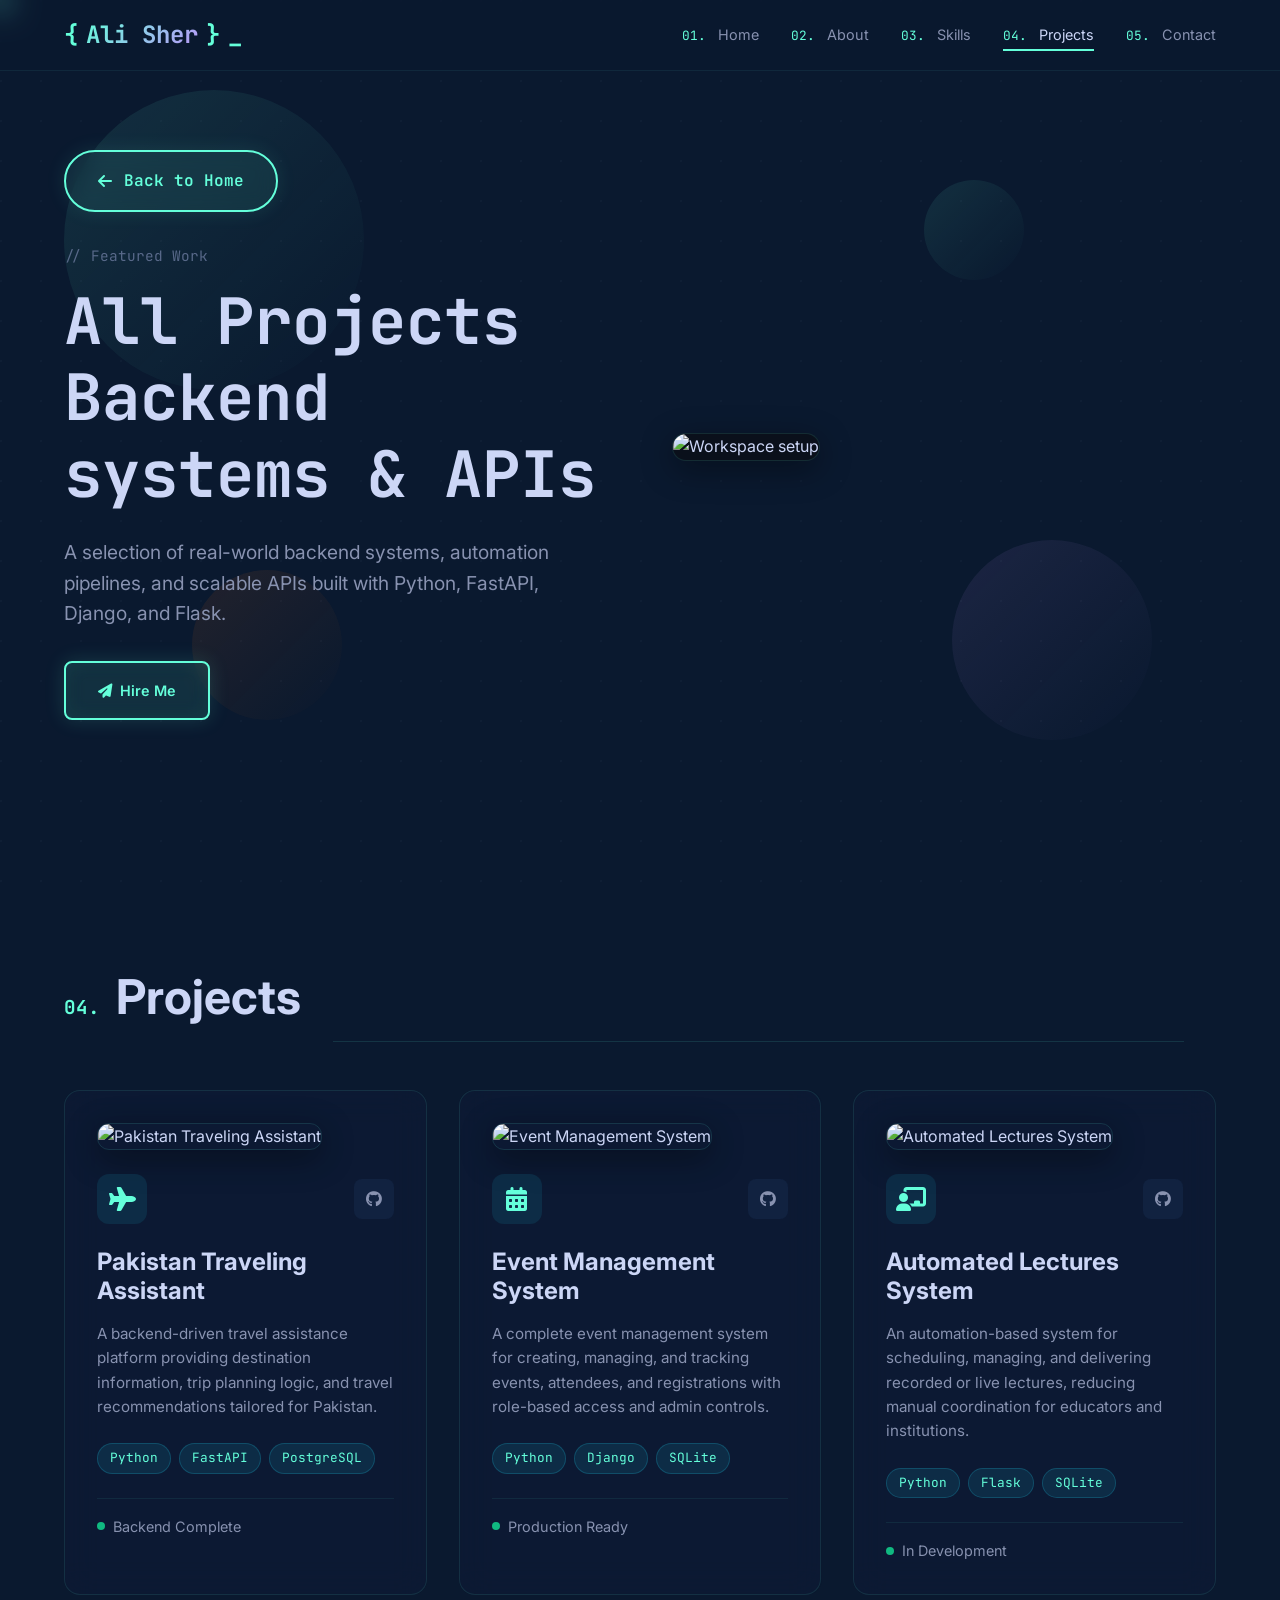
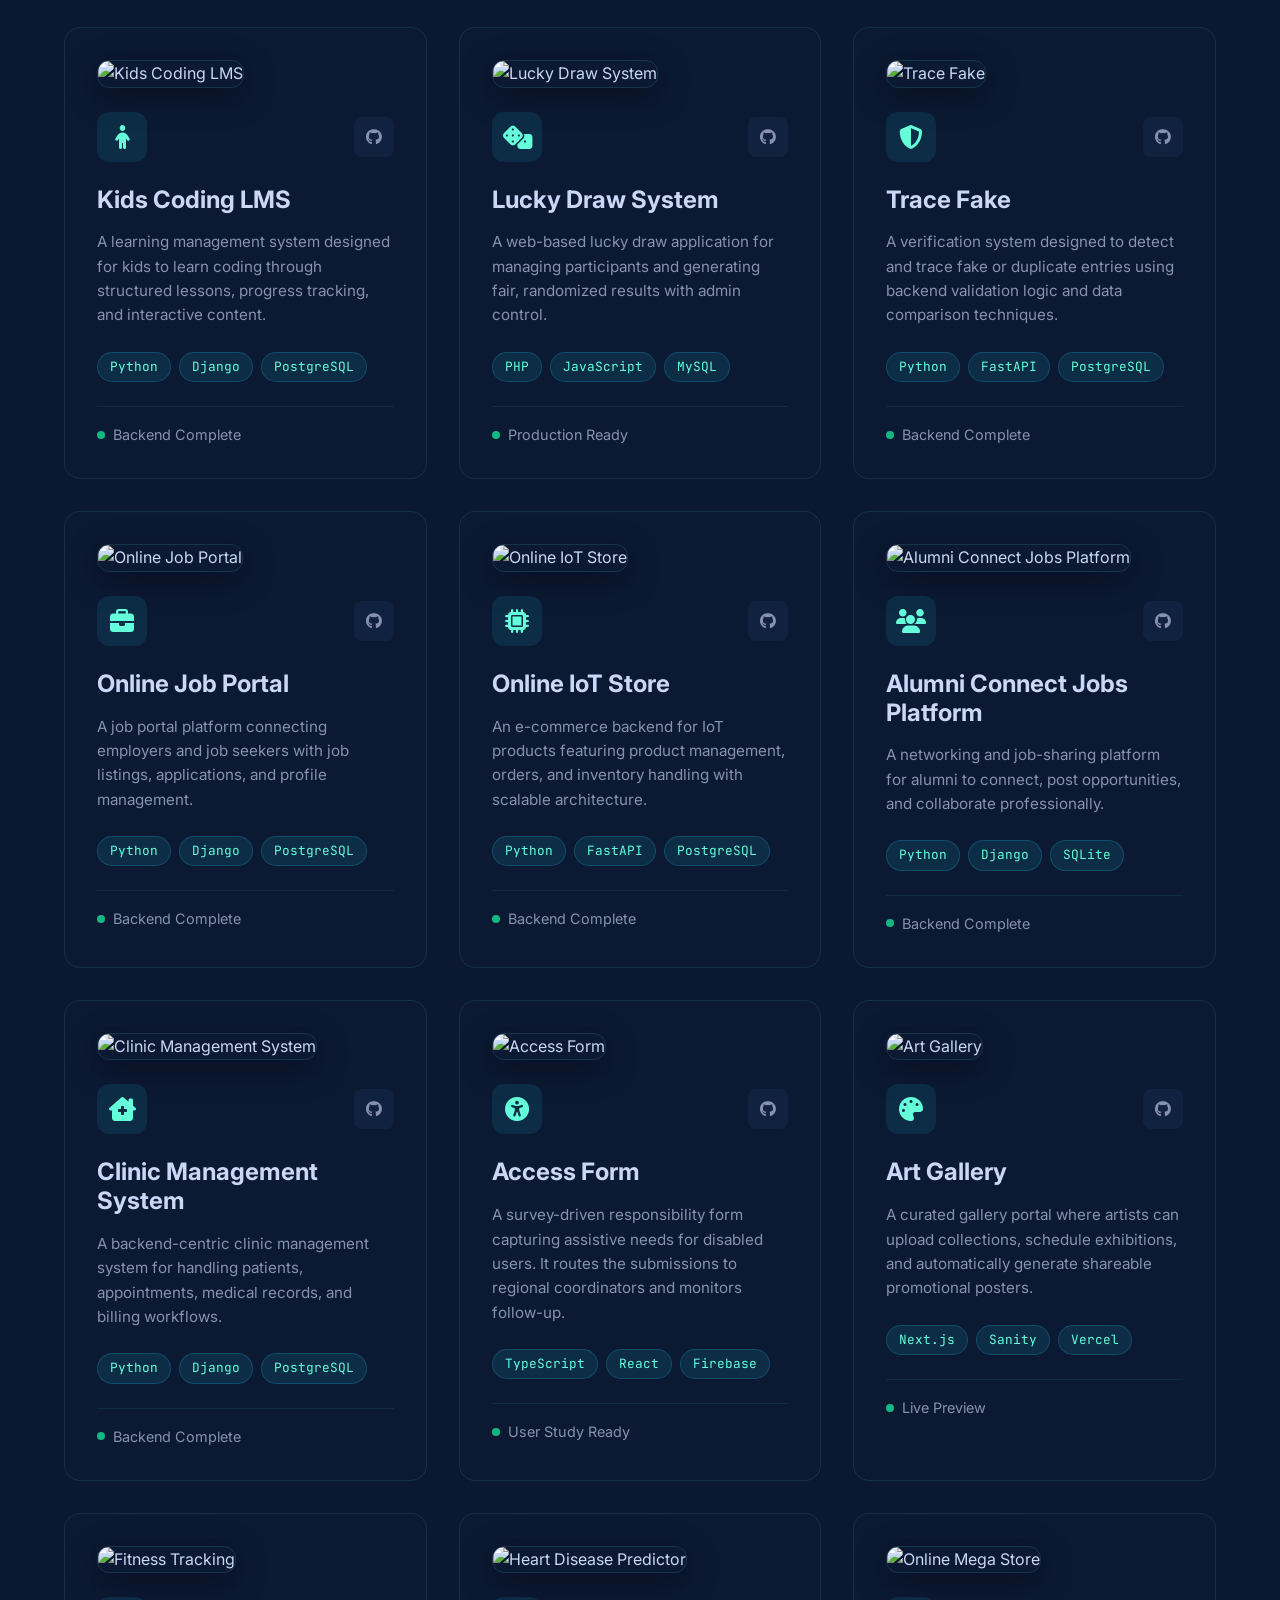
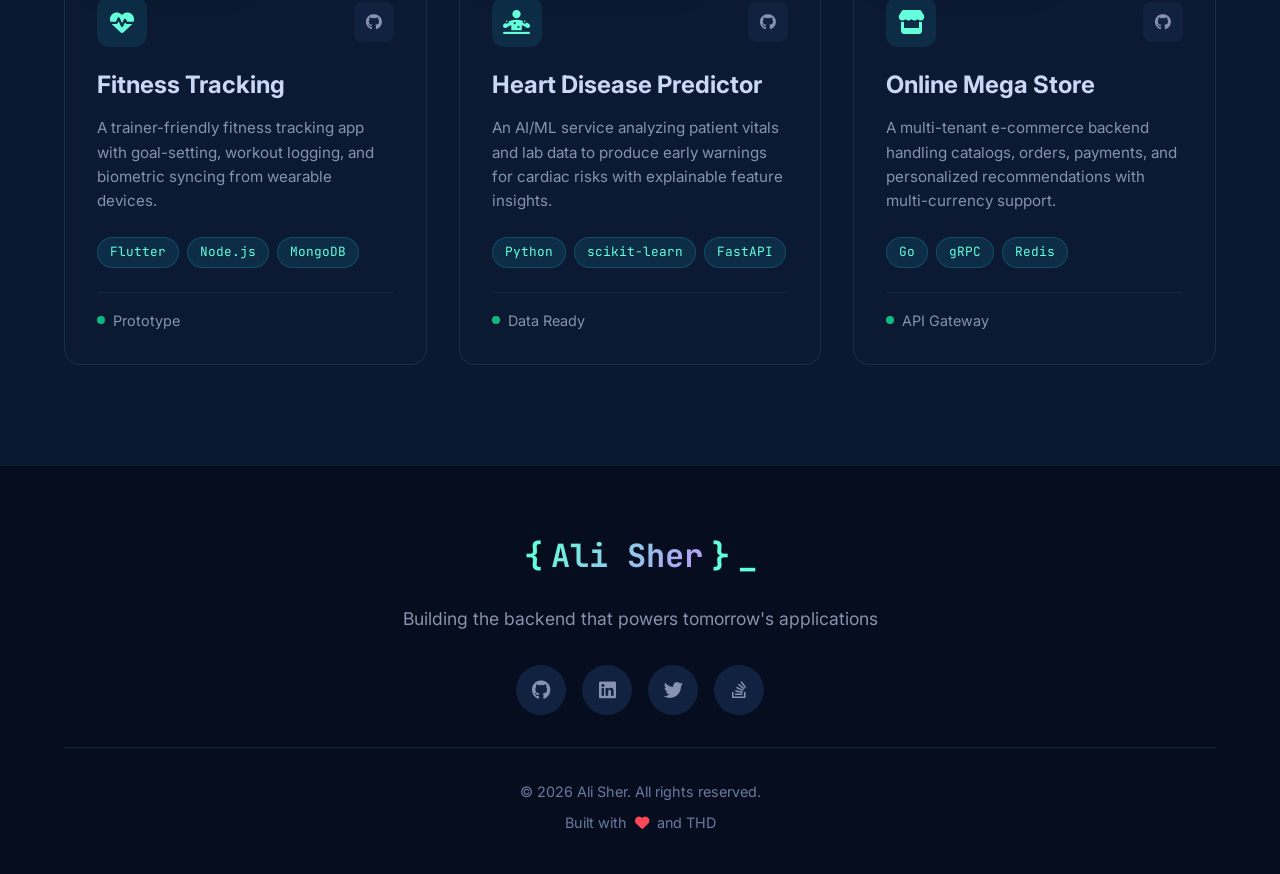
==== projects.html @ dec0d3e1 "Upgrade portfolio to Pro-Level Cyberpunk/Dark theme - Ali Sher branding Co-authored-by: typecode010 " ====
<!DOCTYPE html>
<html lang="en">
  <head>
    <meta charset="UTF-8" />
    <meta name="viewport" content="width=device-width, initial-scale=1.0" />
    <meta name="description" content="Projects by Ali Sher — backend APIs, automation, and production-ready systems." />
    <title>Projects | Ali Sher</title>
    <link rel="stylesheet" href="assets/css/style.css" />
    <link rel="stylesheet" href="https://cdnjs.cloudflare.com/ajax/libs/font-awesome/6.4.0/css/all.min.css" />
    <link href="https://fonts.googleapis.com/css2?family=JetBrains+Mono:wght@300;400;500;700&family=Inter:wght@300;400;500;600;700&display=swap" rel="stylesheet">
    <script src="assets/js/main.js" defer></script>
  </head>
  <body>
    <div class="animated-bg">
      <div class="grid-dots"></div>
      <div class="floating-shapes">
        <div class="shape shape-1"></div>
        <div class="shape shape-2"></div>
        <div class="shape shape-3"></div>
        <div class="shape shape-4"></div>
      </div>
    </div>

    <div class="terminal-cursor"></div>

    <nav class="navbar">
      <div class="container">
        <div class="nav-brand">
          <span class="logo">{</span>
          <span class="logo-text">Ali Sher</span>
          <span class="logo">}</span>
          <span class="cursor">_</span>
        </div>
        <div class="nav-menu">
          <button class="nav-toggle" aria-label="Toggle navigation">
            <i class="fas fa-bars"></i>
          </button>
          <ul class="nav-links">
            <li><a href="index.html#home" class="nav-link"><span class="nav-number">01.</span> Home</a></li>
            <li><a href="index.html#about" class="nav-link"><span class="nav-number">02.</span> About</a></li>
            <li><a href="index.html#skills" class="nav-link"><span class="nav-number">03.</span> Skills</a></li>
            <li><a href="projects.html" class="nav-link active"><span class="nav-number">04.</span> Projects</a></li>
            <li><a href="index.html#contact" class="nav-link"><span class="nav-number">05.</span> Contact</a></li>
          </ul>
        </div>
      </div>
    </nav>

    <main>
      <section class="hero" id="projects">
        <div class="container hero-grid">
          <div class="hero-content">
            <a href="index.html" class="back-home-btn">
              <i class="fas fa-arrow-left"></i>
              Back to Home
            </a>
            <div class="code-line">
              <span class="code-comment">// Featured Work</span>
            </div>
            <h1 class="hero-title">
              <span class="line-1">All Projects</span>
              <span class="line-2">Backend systems &amp; APIs</span>
            </h1>
            <p class="lead">
              A selection of real-world backend systems, automation pipelines, and scalable
              APIs built with Python, FastAPI, Django, and Flask.
            </p>
            <div class="hero-actions">
              <a class="btn primary pulse" href="index.html#contact">
                <i class="fas fa-paper-plane"></i>
                Hire Me
              </a>
            </div>
          </div>
          <div class="hero-visual">
            <div class="hero-image">
              <img class="hero-photo" src="assets/images/setup.png" alt="Workspace setup" />
            </div>
          </div>
        </div>
      </section>

      <section class="section">
        <div class="container">
          <div class="section-header">
            <h2 class="section-title">
              <span class="section-number">04.</span> Projects
            </h2>
            <div class="section-line"></div>
          </div>
          <div class="projects-grid">
            <article class="project-card fade-in-up delay-1">
              <img class="project-thumb" src="assets/images/pak_trv.png" alt="Pakistan Traveling Assistant" />
              <div class="project-header">
                <div class="project-icon">
                  <i class="fas fa-plane"></i>
                </div>
                <div class="project-links">
                  <a href="https://github.com/Alisher095" target="_blank" class="project-link">
                    <i class="fab fa-github"></i>
                  </a>
                </div>
              </div>
              <h3>Pakistan Traveling Assistant</h3>
              <p class="project-description">
                A backend-driven travel assistance platform providing destination information,
                trip planning logic, and travel recommendations tailored for Pakistan.
              </p>
              <div class="project-tech">
                <span>Python</span>
                <span>FastAPI</span>
                <span>PostgreSQL</span>
              </div>
              <div class="project-footer">
                <span class="project-status">
                  <span class="status-dot active"></span>
                  Backend Complete
                </span>
              </div>
            </article>

            <article class="project-card fade-in-up delay-2">
              <img class="project-thumb" src="assets/images/ems.png" alt="Event Management System" />
              <div class="project-header">
                <div class="project-icon">
                  <i class="fas fa-calendar-alt"></i>
                </div>
                <div class="project-links">
                  <a href="https://github.com/Alisher095" target="_blank" class="project-link">
                    <i class="fab fa-github"></i>
                  </a>
                </div>
              </div>
              <h3>Event Management System</h3>
              <p class="project-description">
                A complete event management system for creating, managing, and tracking events,
                attendees, and registrations with role-based access and admin controls.
              </p>
              <div class="project-tech">
                <span>Python</span>
                <span>Django</span>
                <span>SQLite</span>
              </div>
              <div class="project-footer">
                <span class="project-status">
                  <span class="status-dot active"></span>
                  Production Ready
                </span>
              </div>
            </article>

            <article class="project-card fade-in-up delay-3">
              <img class="project-thumb" src="assets/images/automated_lectures.png" alt="Automated Lectures System" />
              <div class="project-header">
                <div class="project-icon">
                  <i class="fas fa-chalkboard-teacher"></i>
                </div>
                <div class="project-links">
                  <a href="https://github.com/Alisher095" target="_blank" class="project-link">
                    <i class="fab fa-github"></i>
                  </a>
                </div>
              </div>
              <h3>Automated Lectures System</h3>
              <p class="project-description">
                An automation-based system for scheduling, managing, and delivering recorded or
                live lectures, reducing manual coordination for educators and institutions.
              </p>
              <div class="project-tech">
                <span>Python</span>
                <span>Flask</span>
                <span>SQLite</span>
              </div>
              <div class="project-footer">
                <span class="project-status">
                  <span class="status-dot active"></span>
                  In Development
                </span>
              </div>
            </article>

            <article class="project-card fade-in-up delay-4">
              <img class="project-thumb" src="assets/images/kidicode.png" alt="Kids Coding LMS" />
              <div class="project-header">
                <div class="project-icon">
                  <i class="fas fa-child"></i>
                </div>
                <div class="project-links">
                  <a href="https://github.com/Alisher095" target="_blank" class="project-link">
                    <i class="fab fa-github"></i>
                  </a>
                </div>
              </div>
              <h3>Kids Coding LMS</h3>
              <p class="project-description">
                A learning management system designed for kids to learn coding through structured
                lessons, progress tracking, and interactive content.
              </p>
              <div class="project-tech">
                <span>Python</span>
                <span>Django</span>
                <span>PostgreSQL</span>
              </div>
              <div class="project-footer">
                <span class="project-status">
                  <span class="status-dot active"></span>
                  Backend Complete
                </span>
              </div>
            </article>

            <article class="project-card fade-in-up delay-5">
              <img class="project-thumb" src="assets/images/lucky.png" alt="Lucky Draw System" />
              <div class="project-header">
                <div class="project-icon">
                  <i class="fas fa-dice"></i>
                </div>
                <div class="project-links">
                  <a href="https://github.com/Alisher095" target="_blank" class="project-link">
                    <i class="fab fa-github"></i>
                  </a>
                </div>
              </div>
              <h3>Lucky Draw System</h3>
              <p class="project-description">
                A web-based lucky draw application for managing participants and generating fair,
                randomized results with admin control.
              </p>
              <div class="project-tech">
                <span>PHP</span>
                <span>JavaScript</span>
                <span>MySQL</span>
              </div>
              <div class="project-footer">
                <span class="project-status">
                  <span class="status-dot active"></span>
                  Production Ready
                </span>
              </div>
            </article>

            <article class="project-card fade-in-up delay-6">
              <img class="project-thumb" src="assets/images/trace.png" alt="Trace Fake" />
              <div class="project-header">
                <div class="project-icon">
                  <i class="fas fa-shield-alt"></i>
                </div>
                <div class="project-links">
                  <a href="https://github.com/Alisher095" target="_blank" class="project-link">
                    <i class="fab fa-github"></i>
                  </a>
                </div>
              </div>
              <h3>Trace Fake</h3>
              <p class="project-description">
                A verification system designed to detect and trace fake or duplicate entries
                using backend validation logic and data comparison techniques.
              </p>
              <div class="project-tech">
                <span>Python</span>
                <span>FastAPI</span>
                <span>PostgreSQL</span>
              </div>
              <div class="project-footer">
                <span class="project-status">
                  <span class="status-dot active"></span>
                  Backend Complete
                </span>
              </div>
            </article>

            <article class="project-card fade-in-up delay-1">
              <img class="project-thumb" src="assets/images/job.png" alt="Online Job Portal" />
              <div class="project-header">
                <div class="project-icon">
                  <i class="fas fa-briefcase"></i>
                </div>
                <div class="project-links">
                  <a href="https://github.com/Alisher095" target="_blank" class="project-link">
                    <i class="fab fa-github"></i>
                  </a>
                </div>
              </div>
              <h3>Online Job Portal</h3>
              <p class="project-description">
                A job portal platform connecting employers and job seekers with job listings,
                applications, and profile management.
              </p>
              <div class="project-tech">
                <span>Python</span>
                <span>Django</span>
                <span>PostgreSQL</span>
              </div>
              <div class="project-footer">
                <span class="project-status">
                  <span class="status-dot active"></span>
                  Backend Complete
                </span>
              </div>
            </article>

            <article class="project-card fade-in-up delay-2">
              <img class="project-thumb" src="assets/images/logo.png" alt="Online IoT Store" />
              <div class="project-header">
                <div class="project-icon">
                  <i class="fas fa-microchip"></i>
                </div>
                <div class="project-links">
                  <a href="https://github.com/Alisher095" target="_blank" class="project-link">
                    <i class="fab fa-github"></i>
                  </a>
                </div>
              </div>
              <h3>Online IoT Store</h3>
              <p class="project-description">
                An e-commerce backend for IoT products featuring product management, orders, and
                inventory handling with scalable architecture.
              </p>
              <div class="project-tech">
                <span>Python</span>
                <span>FastAPI</span>
                <span>PostgreSQL</span>
              </div>
              <div class="project-footer">
                <span class="project-status">
                  <span class="status-dot active"></span>
                  Backend Complete
                </span>
              </div>
            </article>

            <article class="project-card fade-in-up delay-3">
              <img class="project-thumb" src="assets/images/job2.png" alt="Alumni Connect Jobs Platform" />
              <div class="project-header">
                <div class="project-icon">
                  <i class="fas fa-users"></i>
                </div>
                <div class="project-links">
                  <a href="https://github.com/Alisher095" target="_blank" class="project-link">
                    <i class="fab fa-github"></i>
                  </a>
                </div>
              </div>
              <h3>Alumni Connect Jobs Platform</h3>
              <p class="project-description">
                A networking and job-sharing platform for alumni to connect, post opportunities,
                and collaborate professionally.
              </p>
              <div class="project-tech">
                <span>Python</span>
                <span>Django</span>
                <span>SQLite</span>
              </div>
              <div class="project-footer">
                <span class="project-status">
                  <span class="status-dot active"></span>
                  Backend Complete
                </span>
              </div>
            </article>

            <article class="project-card fade-in-up delay-4">
              <img class="project-thumb" src="assets/images/clinic.png" alt="Clinic Management System" />
              <div class="project-header">
                <div class="project-icon">
                  <i class="fas fa-clinic-medical"></i>
                </div>
                <div class="project-links">
                  <a href="https://github.com/Alisher095" target="_blank" class="project-link">
                    <i class="fab fa-github"></i>
                  </a>
                </div>
              </div>
              <h3>Clinic Management System</h3>
              <p class="project-description">
                A backend-centric clinic management system for handling patients, appointments,
                medical records, and billing workflows.
              </p>
              <div class="project-tech">
                <span>Python</span>
                <span>Django</span>
                <span>PostgreSQL</span>
              </div>
              <div class="project-footer">
                <span class="project-status">
                  <span class="status-dot active"></span>
                  Backend Complete
                </span>
              </div>
            </article>

            <article class="project-card fade-in-up delay-5">
              <img class="project-thumb" src="assets/images/access.png" alt="Access Form" />
              <div class="project-header">
                <div class="project-icon">
                  <i class="fas fa-universal-access"></i>
                </div>
                <div class="project-links">
                  <a href="https://github.com/Alisher095" target="_blank" class="project-link">
                    <i class="fab fa-github"></i>
                  </a>
                </div>
              </div>
              <h3>Access Form</h3>
              <p class="project-description">
                A survey-driven responsibility form capturing assistive needs for disabled users.
                It routes the submissions to regional coordinators and monitors follow-up.
              </p>
              <div class="project-tech">
                <span>TypeScript</span>
                <span>React</span>
                <span>Firebase</span>
              </div>
              <div class="project-footer">
                <span class="project-status">
                  <span class="status-dot active"></span>
                  User Study Ready
                </span>
              </div>
            </article>

            <article class="project-card fade-in-up delay-6">
              <img class="project-thumb" src="assets/images/art.png" alt="Art Gallery" />
              <div class="project-header">
                <div class="project-icon">
                  <i class="fas fa-palette"></i>
                </div>
                <div class="project-links">
                  <a href="https://github.com/Alisher095" target="_blank" class="project-link">
                    <i class="fab fa-github"></i>
                  </a>
                </div>
              </div>
              <h3>Art Gallery</h3>
              <p class="project-description">
                A curated gallery portal where artists can upload collections, schedule exhibitions,
                and automatically generate shareable promotional posters.
              </p>
              <div class="project-tech">
                <span>Next.js</span>
                <span>Sanity</span>
                <span>Vercel</span>
              </div>
              <div class="project-footer">
                <span class="project-status">
                  <span class="status-dot active"></span>
                  Live Preview
                </span>
              </div>
            </article>

            <article class="project-card fade-in-up delay-1">
              <img class="project-thumb" src="assets/images/fitness.png" alt="Fitness Tracking" />
              <div class="project-header">
                <div class="project-icon">
                  <i class="fas fa-heartbeat"></i>
                </div>
                <div class="project-links">
                  <a href="https://github.com/Alisher095" target="_blank" class="project-link">
                    <i class="fab fa-github"></i>
                  </a>
                </div>
              </div>
              <h3>Fitness Tracking</h3>
              <p class="project-description">
                A trainer-friendly fitness tracking app with goal-setting, workout logging, and
                biometric syncing from wearable devices.
              </p>
              <div class="project-tech">
                <span>Flutter</span>
                <span>Node.js</span>
                <span>MongoDB</span>
              </div>
              <div class="project-footer">
                <span class="project-status">
                  <span class="status-dot"></span>
                  Prototype
                </span>
              </div>
            </article>

            <article class="project-card fade-in-up delay-2">
              <img class="project-thumb" src="assets/images/heart.png" alt="Heart Disease Predictor" />
              <div class="project-header">
                <div class="project-icon">
                  <i class="fas fa-diagnoses"></i>
                </div>
                <div class="project-links">
                  <a href="https://github.com/Alisher095" target="_blank" class="project-link">
                    <i class="fab fa-github"></i>
                  </a>
                </div>
              </div>
              <h3>Heart Disease Predictor</h3>
              <p class="project-description">
                An AI/ML service analyzing patient vitals and lab data to produce early warnings for
                cardiac risks with explainable feature insights.
              </p>
              <div class="project-tech">
                <span>Python</span>
                <span>scikit-learn</span>
                <span>FastAPI</span>
              </div>
              <div class="project-footer">
                <span class="project-status">
                  <span class="status-dot"></span>
                  Data Ready
                </span>
              </div>
            </article>

            <article class="project-card fade-in-up delay-3">
              <img class="project-thumb" src="assets/images/store.png" alt="Online Mega Store" />
              <div class="project-header">
                <div class="project-icon">
                  <i class="fas fa-store"></i>
                </div>
                <div class="project-links">
                  <a href="https://github.com/Alisher095" target="_blank" class="project-link">
                    <i class="fab fa-github"></i>
                  </a>
                </div>
              </div>
              <h3>Online Mega Store</h3>
              <p class="project-description">
                A multi-tenant e-commerce backend handling catalogs, orders, payments, and
                personalized recommendations with multi-currency support.
              </p>
              <div class="project-tech">
                <span>Go</span>
                <span>gRPC</span>
                <span>Redis</span>
              </div>
              <div class="project-footer">
                <span class="project-status">
                  <span class="status-dot"></span>
                  API Gateway
                </span>
              </div>
            </article>

          </div>
        </div>
      </section>
    </main>

    <footer class="footer">
      <div class="container">
        <div class="footer-content">
          <div class="footer-brand">
            <span class="logo">{</span>
            <span class="logo-text">Ali Sher</span>
            <span class="logo">}</span>
            <span class="cursor">_</span>
          </div>
          <p class="footer-tagline">
            Building the backend that powers tomorrow's applications
          </p>
          <div class="footer-social">
            <a href="https://github.com/Alisher095" target="_blank" class="social-link">
              <i class="fab fa-github"></i>
            </a>
            <a href="https://www.linkedin.com/in/atifawan095/" target="_blank" class="social-link">
              <i class="fab fa-linkedin"></i>
            </a>
            <a href="https://twitter.com" target="_blank" class="social-link">
              <i class="fab fa-twitter"></i>
            </a>
            <a href="https://stackoverflow.com" target="_blank" class="social-link">
              <i class="fab fa-stack-overflow"></i>
            </a>
          </div>
          <div class="footer-bottom">
            <p>&copy; 2026 Ali Sher. All rights reserved.</p>
            <p>Built with <i class="fas fa-heart"></i> and THD</p>
          </div>
        </div>
      </div>
    </footer>

    <button class="back-to-top" aria-label="Back to top">
      <i class="fas fa-chevron-up"></i>
    </button>
  </body>
</html>
---- assets/css/style.css ----
/* ===== CSS Reset & Base ===== */
:root {
  --bg-dark: #0a192f;
  --bg-darker: #050d1e;
  --surface: #112240;
  --surface-light: #1a3356;
  --card: #0d1b35;
  --card-hover: #112240;
  --text: #ccd6f6;
  --text-light: #8892b0;
  --muted: #6b7a9e;
  --primary: #64ffda;
  --primary-dark: #4de6c5;
  --primary-glow: rgba(100, 255, 218, 0.15);
  --accent: #bd93f9;
  --accent-dark: #a57ef5;
  --secondary: #f97316;
  --success: #10b981;
  --border: rgba(100, 255, 218, 0.12);
  --border-light: rgba(100, 255, 218, 0.07);
  --shadow: 0 8px 32px rgba(0, 0, 0, 0.4);
  --shadow-lg: 0 20px 60px rgba(0, 0, 0, 0.5);
  --glow: 0 0 30px rgba(100, 255, 218, 0.35);
  --glow-accent: 0 0 30px rgba(189, 147, 249, 0.35);
  --code-bg: #020c1b;
  --font-mono: 'JetBrains Mono', monospace;
  --font-sans: 'Inter', -apple-system, BlinkMacSystemFont, sans-serif;
}

*,
*::before,
*::after {
  box-sizing: border-box;
  margin: 0;
  padding: 0;
}

html {
  scroll-behavior: smooth;
  scroll-padding-top: 80px;
}

body {
  font-family: var(--font-sans);
  background: var(--bg-dark);
  color: var(--text);
  line-height: 1.6;
  overflow-x: hidden;
  position: relative;
  min-height: 100vh;
}

/* ===== Animated Background ===== */
.animated-bg {
  position: fixed;
  top: 0;
  left: 0;
  width: 100%;
  height: 100%;
  z-index: -1;
  pointer-events: none;
}

.grid-dots {
  position: absolute;
  width: 100%;
  height: 100%;
  background-image: 
    radial-gradient(circle at 1px 1px, rgba(148, 163, 184, 0.1) 1px, transparent 0);
  background-size: 40px 40px;
  opacity: 0.4;
}

.floating-shapes {
  position: absolute;
  width: 100%;
  height: 100%;
}

.shape {
  position: absolute;
  border-radius: 50%;
  background: linear-gradient(135deg, var(--primary), transparent);
  animation: float 20s infinite linear;
  opacity: 0.1;
}

.shape-1 {
  width: 300px;
  height: 300px;
  top: 10%;
  left: 5%;
  animation-duration: 25s;
}

.shape-2 {
  width: 200px;
  height: 200px;
  top: 60%;
  right: 10%;
  background: linear-gradient(135deg, var(--accent), transparent);
  animation-duration: 20s;
  animation-delay: 5s;
}

.shape-3 {
  width: 150px;
  height: 150px;
  bottom: 20%;
  left: 15%;
  background: linear-gradient(135deg, var(--secondary), transparent);
  animation-duration: 30s;
  animation-delay: 10s;
}

.shape-4 {
  width: 100px;
  height: 100px;
  top: 20%;
  right: 20%;
  animation-duration: 35s;
  animation-delay: 15s;
}

@keyframes float {
  0%, 100% {
    transform: translate(0, 0) rotate(0deg);
  }
  25% {
    transform: translate(50px, -50px) rotate(90deg);
  }
  50% {
    transform: translate(0, -100px) rotate(180deg);
  }
  75% {
    transform: translate(-50px, -50px) rotate(270deg);
  }
}

/* ===== Terminal Cursor ===== */
.terminal-cursor {
  position: fixed;
  width: 20px;
  height: 20px;
  background: var(--primary);
  border-radius: 50%;
  pointer-events: none;
  filter: blur(15px);
  opacity: 0.5;
  z-index: 9999;
  mix-blend-mode: screen;
  transform: translate(-50%, -50%);
  transition: transform 0.1s linear;
}

/* ===== Typography ===== */
h1, h2, h3, h4 {
  font-weight: 700;
  line-height: 1.2;
  margin-bottom: 1rem;
}

h1 {
  font-size: clamp(2.5rem, 5vw, 4rem);
}

h2 {
  font-size: clamp(2rem, 4vw, 3rem);
}

h3 {
  font-size: 1.5rem;
}

p {
  margin-bottom: 1.5rem;
}

a {
  color: inherit;
  text-decoration: none;
  transition: all 0.3s ease;
}

/* ===== Navigation ===== */
.navbar {
  position: fixed;
  top: 0;
  left: 0;
  width: 100%;
  z-index: 1000;
  background: rgba(10, 25, 47, 0.75);
  backdrop-filter: blur(20px);
  -webkit-backdrop-filter: blur(20px);
  border-bottom: 1px solid var(--border-light);
  padding: 1rem 0;
  transition: background 0.4s ease, box-shadow 0.4s ease;
}

.navbar.scrolled {
  background: rgba(10, 25, 47, 0.95);
  box-shadow: 0 4px 30px rgba(0, 0, 0, 0.4);
}

.navbar .container {
  display: flex;
  justify-content: space-between;
  align-items: center;
}

.nav-brand {
  display: flex;
  align-items: center;
  gap: 8px;
  font-family: var(--font-mono);
  font-size: 1.5rem;
  font-weight: 700;
}

.logo {
  color: var(--primary);
}

.logo-text {
  background: linear-gradient(135deg, var(--primary), var(--accent));
  -webkit-background-clip: text;
  -webkit-text-fill-color: transparent;
  background-clip: text;
}

.cursor {
  animation: blink 1s infinite;
  color: var(--primary);
}

@keyframes blink {
  0%, 100% { opacity: 1; }
  50% { opacity: 0; }
}

.nav-menu {
  display: flex;
  align-items: center;
}

.nav-links {
  display: flex;
  gap: 2rem;
  list-style: none;
}

.nav-link {
  position: relative;
  padding: 0.5rem 0;
  font-size: 0.9rem;
  color: var(--text-light);
  transition: color 0.3s ease;
}

.nav-link:hover,
.nav-link.active {
  color: var(--text);
}

.nav-link::after {
  content: '';
  position: absolute;
  bottom: 0;
  left: 0;
  width: 0;
  height: 2px;
  background: var(--primary);
  transition: width 0.3s ease;
}

.nav-link:hover::after,
.nav-link.active::after {
  width: 100%;
}

.nav-number {
  color: var(--primary);
  margin-right: 0.5rem;
  font-family: var(--font-mono);
  font-size: 0.8rem;
}

.nav-toggle {
  display: none;
  background: none;
  border: none;
  color: var(--text);
  font-size: 1.5rem;
  cursor: pointer;
}

/* ===== Hero Section ===== */
.hero {
  padding: 150px 0 100px;
  position: relative;
}

.hero-grid {
  display: grid;
  grid-template-columns: 1fr 1fr;
  gap: 4rem;
  align-items: center;
}

.hero-content {
  position: relative;
}

.code-line {
  font-family: var(--font-mono);
  font-size: 0.9rem;
  color: var(--primary);
  margin-bottom: 1rem;
  opacity: 0.8;
}

.code-comment {
  color: var(--muted);
}

.hero-title {
  margin-bottom: 1.5rem;
  font-family: var(--font-mono);
}

.hero-title .line-1,
.hero-title .line-2 {
  display: block;
}

.highlight {
  background: linear-gradient(135deg, var(--primary) 0%, var(--accent) 100%);
  -webkit-background-clip: text;
  -webkit-text-fill-color: transparent;
  background-clip: text;
  font-size: 1.1em;
}

.typewriter {
  color: var(--accent);
  position: relative;
}

.typewriter::after {
  content: '|';
  animation: typewriter-cursor 0.9s infinite;
  color: var(--primary);
}

@keyframes typewriter-cursor {
  0%, 100% { opacity: 1; }
  50% { opacity: 0; }
}

.lead {
  font-size: 1.2rem;
  color: var(--text-light);
  margin-bottom: 2rem;
  max-width: 600px;
}

.hero-actions {
  display: flex;
  gap: 1rem;
  margin-bottom: 3rem;
  flex-wrap: wrap;
}

.btn {
  display: inline-flex;
  align-items: center;
  justify-content: center;
  gap: 0.5rem;
  padding: 1rem 2rem;
  border-radius: 8px;
  font-weight: 600;
  font-size: 0.9rem;
  border: 2px solid transparent;
  transition: all 0.4s cubic-bezier(0.25, 0.46, 0.45, 0.94);
  cursor: pointer;
  position: relative;
  overflow: hidden;
}

.btn.primary {
  background: rgba(100, 255, 218, 0.1);
  border-color: var(--primary);
  color: var(--primary);
  backdrop-filter: blur(10px);
  -webkit-backdrop-filter: blur(10px);
  box-shadow: 0 0 20px rgba(100, 255, 218, 0.15), inset 0 0 20px rgba(100, 255, 218, 0.05);
}

.btn.primary:hover {
  background: rgba(100, 255, 218, 0.2);
  transform: translateY(-3px);
  box-shadow: 0 0 35px rgba(100, 255, 218, 0.4), inset 0 0 20px rgba(100, 255, 218, 0.1);
}

.btn.ghost {
  background: rgba(189, 147, 249, 0.05);
  border-color: rgba(189, 147, 249, 0.4);
  color: var(--accent);
  backdrop-filter: blur(10px);
  -webkit-backdrop-filter: blur(10px);
}

.btn.ghost:hover {
  background: rgba(189, 147, 249, 0.15);
  border-color: var(--accent);
  color: var(--text);
  transform: translateY(-3px);
  box-shadow: 0 0 25px rgba(189, 147, 249, 0.3);
}

.btn.pulse {
  animation: pulse 2.5s infinite;
}

@keyframes pulse {
  0% {
    box-shadow: 0 0 0 0 rgba(100, 255, 218, 0.4), 0 0 20px rgba(100, 255, 218, 0.15);
  }
  70% {
    box-shadow: 0 0 0 12px rgba(100, 255, 218, 0), 0 0 20px rgba(100, 255, 218, 0.15);
  }
  100% {
    box-shadow: 0 0 0 0 rgba(100, 255, 218, 0), 0 0 20px rgba(100, 255, 218, 0.15);
  }
}

.hero-stats {
  display: flex;
  gap: 2rem;
  flex-wrap: wrap;
}

.stat {
  display: flex;
  flex-direction: column;
}

.stat-number {
  font-size: 2rem;
  font-weight: 700;
  color: var(--primary);
}

.stat-label {
  font-size: 0.9rem;
  color: var(--text-light);
}

.hero-visual {
  position: relative;
}

.hero-photo {
  width: 100%;
  max-height: 320px;
  object-fit: contain;
  background: rgba(10, 10, 15, 0.6);
  border-radius: 16px;
  border: 1px solid var(--border);
  box-shadow: var(--shadow);
  margin-bottom: 1.5rem;
}

.code-window {
  background: var(--code-bg);
  border-radius: 12px;
  overflow: hidden;
  border: 1px solid rgba(100, 255, 218, 0.15);
  box-shadow: 0 25px 50px rgba(0, 0, 0, 0.6), 0 0 40px rgba(100, 255, 218, 0.05);
}

.window-header {
  display: flex;
  justify-content: space-between;
  align-items: center;
  padding: 0.85rem 1rem;
  background: #1e1e2e;
  border-bottom: 1px solid rgba(255, 255, 255, 0.06);
}

.window-buttons {
  display: flex;
  gap: 0.5rem;
}

.window-buttons span {
  width: 13px;
  height: 13px;
  border-radius: 50%;
  display: inline-block;
  position: relative;
}

.window-buttons .close {
  background: #ff5f57;
  border: 1px solid #e0443e;
}

.window-buttons .minimize {
  background: #ffbd2e;
  border: 1px solid #dea123;
}

.window-buttons .maximize {
  background: #28c840;
  border: 1px solid #1aac29;
}

.window-title {
  font-family: var(--font-mono);
  font-size: 0.82rem;
  color: var(--text-light);
  letter-spacing: 0.03em;
}

.window-content {
  padding: 1.5rem;
}

.python-code {
  font-family: var(--font-mono);
  font-size: 0.9rem;
  line-height: 1.5;
  color: var(--text);
  white-space: pre-wrap;
}

.python-code.typing::after {
  content: "▌";
  display: inline-block;
  margin-left: 2px;
  color: var(--primary);
  animation: blink 1s infinite;
}

.python-code .keyword {
  color: #ff79c6;
}

.python-code .decorator {
  color: #8be9fd;
}

.python-code .function {
  color: #50fa7b;
}

.python-code .string {
  color: #f1fa8c;
}

.python-code .comment {
  color: #6272a4;
}

.python-code .number {
  color: #bd93f9;
}

/* ===== Sections ===== */
.section {
  padding: 100px 0;
  position: relative;
}

.section.dark {
  background: rgba(5, 13, 30, 0.6);
  border-top: 1px solid var(--border-light);
  border-bottom: 1px solid var(--border-light);
}

.container {
  width: min(1200px, 90%);
  margin: 0 auto;
}

.section-header {
  display: flex;
  justify-content: space-between;
  align-items: flex-end;
  margin-bottom: 3rem;
}

.section-title {
  display: flex;
  align-items: baseline;
  gap: 1rem;
}

.section-number {
  font-family: var(--font-mono);
  color: var(--primary);
  font-size: 1.2rem;
}

.section-line {
  flex: 1;
  height: 1px;
  background: var(--border);
  margin: 0 2rem;
}

/* ===== About Section ===== */
.about-grid {
  display: grid;
  grid-template-columns: 1fr 1fr;
  gap: 4rem;
  align-items: center;
}

.about-photo {
  width: 100%;
  height: 260px;
  object-fit: cover;
  border-radius: 16px;
  border: 1px solid var(--border);
  box-shadow: var(--shadow);
  margin-bottom: 2rem;
}

.about-content h3 {
  color: var(--text);
  margin-bottom: 1.5rem;
}

.about-content p {
  color: var(--text-light);
  margin-bottom: 1.5rem;
}

.about-details {
  display: flex;
  flex-direction: column;
  gap: 1rem;
  margin-top: 2rem;
}

.detail-item {
  display: flex;
  align-items: center;
  gap: 1rem;
}

.detail-item i {
  color: var(--primary);
  font-size: 1.2rem;
  width: 24px;
}

.detail-item strong {
  display: block;
  color: var(--text);
  margin-bottom: 0.25rem;
}

.detail-item span,
.detail-item a {
  color: var(--text-light);
  font-size: 0.9rem;
}

.detail-item a:hover {
  color: var(--primary);
}

.tech-stack {
  display: grid;
  grid-template-columns: repeat(4, 1fr);
  gap: 1.5rem;
}

.stack-item {
  width: 80px;
  height: 80px;
  background: rgba(13, 27, 53, 0.7);
  backdrop-filter: blur(10px);
  -webkit-backdrop-filter: blur(10px);
  border-radius: 12px;
  display: flex;
  align-items: center;
  justify-content: center;
  font-size: 2rem;
  color: var(--primary);
  transition: all 0.4s cubic-bezier(0.25, 0.46, 0.45, 0.94);
  position: relative;
  border: 2px solid rgba(100, 255, 218, 0.1);
}

.stack-item:hover {
  transform: translateY(-5px) scale(1.05);
  border-color: var(--primary);
  box-shadow: 0 0 25px rgba(100, 255, 218, 0.3);
}

.stack-item::before {
  content: attr(data-tooltip);
  position: absolute;
  bottom: 100%;
  left: 50%;
  transform: translateX(-50%);
  background: var(--surface);
  color: var(--text);
  padding: 0.5rem 1rem;
  border-radius: 6px;
  font-size: 0.8rem;
  white-space: nowrap;
  opacity: 0;
  visibility: hidden;
  transition: all 0.3s ease;
  pointer-events: none;
  z-index: 100;
}

.stack-item:hover::before {
  opacity: 1;
  visibility: visible;
  transform: translateX(-50%) translateY(-10px);
}

/* ===== Skills Section ===== */
.skills-grid {
  display: grid;
  grid-template-columns: repeat(auto-fit, minmax(300px, 1fr));
  gap: 2rem;
}

.skill-category {
  background: rgba(13, 27, 53, 0.7);
  backdrop-filter: blur(16px);
  -webkit-backdrop-filter: blur(16px);
  border-radius: 12px;
  padding: 2rem;
  border: 1px solid rgba(100, 255, 218, 0.1);
  transition: transform 0.5s cubic-bezier(0.25, 0.46, 0.45, 0.94), border-color 0.3s ease, box-shadow 0.5s ease;
}

.skill-category:hover {
  transform: translateY(-5px);
  border-color: var(--primary);
  box-shadow: 0 15px 40px rgba(0, 0, 0, 0.4), 0 0 25px rgba(100, 255, 218, 0.1);
}

.category-header {
  display: flex;
  align-items: center;
  gap: 1rem;
  margin-bottom: 2rem;
}

.category-header i {
  color: var(--primary);
  font-size: 1.5rem;
}

.skill-list {
  display: flex;
  flex-direction: column;
  gap: 1.5rem;
}

.skill-item {
  display: flex;
  flex-direction: column;
  gap: 0.5rem;
}

.skill-item span {
  font-size: 0.9rem;
  color: var(--text-light);
  display: flex;
  justify-content: space-between;
}

.skill-bar {
  height: 8px;
  background: rgba(100, 255, 218, 0.08);
  border-radius: 4px;
  overflow: hidden;
}

.skill-level {
  height: 100%;
  background: linear-gradient(90deg, var(--primary), var(--accent));
  border-radius: 4px;
  width: 0;
  transition: width 1.2s cubic-bezier(0.25, 0.46, 0.45, 0.94);
  box-shadow: 0 0 10px rgba(100, 255, 218, 0.6), 0 0 20px rgba(100, 255, 218, 0.3);
  position: relative;
}

.skill-level::after {
  content: '';
  position: absolute;
  right: 0;
  top: 50%;
  transform: translateY(-50%);
  width: 8px;
  height: 8px;
  border-radius: 50%;
  background: var(--primary);
  box-shadow: 0 0 8px var(--primary);
}

/* ===== Projects Section ===== */
.projects-grid {
  display: grid;
  grid-template-columns: repeat(auto-fit, minmax(350px, 1fr));
  gap: 2rem;
}

.project-card {
  background: rgba(13, 27, 53, 0.7);
  backdrop-filter: blur(16px);
  -webkit-backdrop-filter: blur(16px);
  border-radius: 16px;
  padding: 2rem;
  border: 1px solid rgba(100, 255, 218, 0.1);
  transition: all 0.5s cubic-bezier(0.25, 0.46, 0.45, 0.94);
  position: relative;
  overflow: hidden;
  transform-style: preserve-3d;
}

.project-thumb {
  width: 100%;
  height: 180px;
  object-fit: cover;
  border-radius: 12px;
  margin-bottom: 1.5rem;
  border: 1px solid var(--border);
  box-shadow: var(--shadow);
}

.project-card:hover {
  transform: translateY(-12px) perspective(800px) rotateX(2deg);
  border-color: var(--primary);
  box-shadow: 0 25px 60px rgba(0, 0, 0, 0.5), 0 0 40px rgba(100, 255, 218, 0.2);
}

.project-card::before {
  content: '';
  position: absolute;
  top: 0;
  left: 0;
  width: 100%;
  height: 3px;
  background: linear-gradient(90deg, var(--primary), var(--accent));
  transform: scaleX(0);
  transform-origin: left;
  transition: transform 0.5s cubic-bezier(0.25, 0.46, 0.45, 0.94);
}

.project-card:hover::before {
  transform: scaleX(1);
}

.project-header {
  display: flex;
  justify-content: space-between;
  align-items: center;
  margin-bottom: 1.5rem;
}

.project-icon {
  width: 50px;
  height: 50px;
  background: rgba(34, 211, 238, 0.1);
  border-radius: 12px;
  display: flex;
  align-items: center;
  justify-content: center;
  font-size: 1.5rem;
  color: var(--primary);
}

.project-links {
  display: flex;
  gap: 0.5rem;
}

.project-link {
  width: 40px;
  height: 40px;
  background: var(--surface);
  border-radius: 8px;
  display: flex;
  align-items: center;
  justify-content: center;
  color: var(--text-light);
  transition: all 0.3s ease;
}

.project-link:hover {
  background: var(--primary);
  color: white;
  transform: translateY(-2px);
}

.project-card h3 {
  color: var(--text);
  margin-bottom: 1rem;
}

.project-description {
  color: var(--text-light);
  font-size: 0.95rem;
  margin-bottom: 1.5rem;
  line-height: 1.6;
}

.project-tech {
  display: flex;
  flex-wrap: wrap;
  gap: 0.5rem;
  margin-bottom: 1.5rem;
}

.project-tech span {
  background: rgba(34, 211, 238, 0.1);
  color: var(--primary);
  padding: 0.25rem 0.75rem;
  border-radius: 20px;
  font-size: 0.8rem;
  font-family: var(--font-mono);
  border: 1px solid rgba(34, 211, 238, 0.2);
}

.project-footer {
  display: flex;
  justify-content: space-between;
  align-items: center;
  padding-top: 1rem;
  border-top: 1px solid var(--border-light);
}

.project-status {
  display: flex;
  align-items: center;
  gap: 0.5rem;
  font-size: 0.9rem;
  color: var(--text-light);
}

.status-dot {
  width: 8px;
  height: 8px;
  border-radius: 50%;
  background: var(--success);
}

.status-dot.active {
  background: var(--success);
  animation: pulse 2s infinite;
}

/* ===== Contact Section ===== */
.contact-content {
  max-width: 800px;
  margin: 0 auto;
}

.contact-intro {
  text-align: center;
  color: var(--text-light);
  margin-bottom: 3rem;
  font-size: 1.1rem;
}

.contact-grid {
  display: grid;
  grid-template-columns: repeat(auto-fit, minmax(250px, 1fr));
  gap: 2rem;
}

.contact-card {
  background: rgba(13, 27, 53, 0.7);
  backdrop-filter: blur(16px);
  -webkit-backdrop-filter: blur(16px);
  border-radius: 16px;
  padding: 2rem;
  text-align: center;
  border: 1px solid rgba(100, 255, 218, 0.1);
  transition: all 0.5s cubic-bezier(0.25, 0.46, 0.45, 0.94);
}

.contact-card:hover {
  transform: translateY(-8px);
  border-color: var(--primary);
  box-shadow: 0 20px 50px rgba(0, 0, 0, 0.4), 0 0 30px rgba(100, 255, 218, 0.15);
}

.contact-icon {
  width: 60px;
  height: 60px;
  background: linear-gradient(135deg, var(--primary), var(--primary-dark));
  border-radius: 50%;
  display: flex;
  align-items: center;
  justify-content: center;
  margin: 0 auto 1.5rem;
  font-size: 1.5rem;
  color: white;
}

.contact-card h3 {
  color: var(--text);
  margin-bottom: 0.5rem;
}

.contact-card p {
  color: var(--text-light);
  font-size: 0.9rem;
  margin-bottom: 1rem;
}

.contact-link {
  display: inline-flex;
  align-items: center;
  gap: 0.5rem;
  color: var(--primary);
  font-size: 0.9rem;
  font-weight: 600;
}

.contact-link i {
  transition: transform 0.3s ease;
}

.contact-card:hover .contact-link i {
  transform: translateX(5px);
}

/* ===== Footer ===== */
.footer {
  background: var(--bg-darker);
  padding: 4rem 0 2rem;
  border-top: 1px solid var(--border-light);
}

.footer-content {
  text-align: center;
}

.footer-brand {
  display: inline-flex;
  align-items: center;
  gap: 8px;
  font-family: var(--font-mono);
  font-size: 2rem;
  font-weight: 700;
  margin-bottom: 1.5rem;
}

.footer-tagline {
  color: var(--text-light);
  margin-bottom: 2rem;
  font-size: 1.1rem;
}

.footer-social {
  display: flex;
  justify-content: center;
  gap: 1rem;
  margin-bottom: 2rem;
}

.social-link {
  width: 50px;
  height: 50px;
  background: var(--surface);
  border-radius: 50%;
  display: flex;
  align-items: center;
  justify-content: center;
  color: var(--text-light);
  font-size: 1.2rem;
  transition: all 0.3s ease;
}

.social-link:hover {
  background: var(--primary);
  color: white;
  transform: translateY(-3px);
}

.footer-bottom {
  padding-top: 2rem;
  border-top: 1px solid var(--border);
  color: var(--muted);
  font-size: 0.9rem;
}

.footer-bottom p {
  margin-bottom: 0.5rem;
}

.footer-bottom i {
  color: #ff4757;
  margin: 0 0.25rem;
}

/* ===== Back to Top Button ===== */
.back-to-top {
  position: fixed;
  bottom: 2rem;
  right: 2rem;
  width: 50px;
  height: 50px;
  background: var(--primary);
  color: white;
  border: none;
  border-radius: 50%;
  cursor: pointer;
  display: flex;
  align-items: center;
  justify-content: center;
  font-size: 1.2rem;
  opacity: 0;
  visibility: hidden;
  transition: all 0.3s ease;
  z-index: 1000;
  box-shadow: var(--shadow);
}

.back-to-top.visible {
  opacity: 1;
  visibility: visible;
}

.back-to-top:hover {
  background: var(--primary-dark);
  transform: translateY(-3px);
}

/* ===== Text Link ===== */
.text-link {
  display: inline-flex;
  align-items: center;
  gap: 0.5rem;
  color: var(--primary);
  font-weight: 600;
  transition: gap 0.3s ease;
}

.text-link:hover {
  gap: 1rem;
}

/* ===== Responsive Design ===== */
@media (max-width: 992px) {
  .hero-grid,
  .about-grid {
    grid-template-columns: 1fr;
    gap: 3rem;
  }
  
  .hero-visual {
    order: -1;
  }
  
  .tech-stack {
    grid-template-columns: repeat(4, 1fr);
  }
}

@media (max-width: 768px) {
  .nav-links {
    position: fixed;
    top: 70px;
    left: 0;
    width: 100%;
    background: rgba(10, 25, 47, 0.95);
    backdrop-filter: blur(20px);
    -webkit-backdrop-filter: blur(20px);
    flex-direction: column;
    padding: 2rem;
    border-bottom: 1px solid var(--border);
    transform: translateY(-100%);
    opacity: 0;
    visibility: hidden;
    transition: all 0.4s cubic-bezier(0.25, 0.46, 0.45, 0.94);
  }
  
  .nav-links.active {
    transform: translateY(0);
    opacity: 1;
    visibility: visible;
  }
  
  .nav-toggle {
    display: block;
  }
  
  .section-header {
    flex-direction: column;
    align-items: flex-start;
    gap: 1rem;
  }
  
  .section-line {
    display: none;
  }
  
  .hero-stats {
    justify-content: center;
  }
  
  .projects-grid {
    grid-template-columns: 1fr;
  }
  
  .tech-stack {
    grid-template-columns: repeat(4, 1fr);
    gap: 1rem;
  }
  
  .stack-item {
    width: 60px;
    height: 60px;
    font-size: 1.5rem;
  }
}

@media (max-width: 480px) {
  .hero-actions {
    flex-direction: column;
    align-items: stretch;
  }
  
  .btn {
    width: 100%;
    justify-content: center;
  }
  
  .hero-stats {
    justify-content: space-between;
  }
  
  .tech-stack {
    grid-template-columns: repeat(4, 1fr);
  }
  
  .stack-item {
    width: 50px;
    height: 50px;
    font-size: 1.2rem;
  }
}

/* ===== Utility Classes ===== */
.muted {
  color: var(--muted);
}

.text-center {
  text-align: center;
}

.mb-1 { margin-bottom: 1rem; }
.mb-2 { margin-bottom: 2rem; }
.mb-3 { margin-bottom: 3rem; }
.mb-4 { margin-bottom: 4rem; }

.mt-1 { margin-top: 1rem; }
.mt-2 { margin-top: 2rem; }
.mt-3 { margin-top: 3rem; }

/* ===== Scroll-triggered Fade-in-up Animations ===== */
.fade-in-up {
  opacity: 0;
  transform: translateY(40px);
  transition: opacity 1s cubic-bezier(0.25, 0.46, 0.45, 0.94),
              transform 1s cubic-bezier(0.25, 0.46, 0.45, 0.94);
}

.fade-in-up.visible {
  opacity: 1;
  transform: translateY(0);
}

.fade-in-up.delay-1 { transition-delay: 0.1s; }
.fade-in-up.delay-2 { transition-delay: 0.2s; }
.fade-in-up.delay-3 { transition-delay: 0.3s; }
.fade-in-up.delay-4 { transition-delay: 0.4s; }
.fade-in-up.delay-5 { transition-delay: 0.5s; }
.fade-in-up.delay-6 { transition-delay: 0.6s; }

/* ===== Back to Home Button (projects.html) ===== */
.back-home-btn {
  display: inline-flex;
  align-items: center;
  gap: 0.75rem;
  padding: 1rem 2rem;
  background: rgba(100, 255, 218, 0.08);
  border: 2px solid var(--primary);
  border-radius: 50px;
  color: var(--primary);
  font-weight: 600;
  font-size: 1rem;
  font-family: var(--font-mono);
  backdrop-filter: blur(10px);
  -webkit-backdrop-filter: blur(10px);
  transition: all 0.4s cubic-bezier(0.25, 0.46, 0.45, 0.94);
  margin-bottom: 2rem;
  box-shadow: 0 0 20px rgba(100, 255, 218, 0.1);
}

.back-home-btn:hover {
  background: rgba(100, 255, 218, 0.18);
  transform: translateX(-6px);
  box-shadow: 0 0 35px rgba(100, 255, 218, 0.35);
  color: var(--text);
}

.back-home-btn i {
  transition: transform 0.3s ease;
}

.back-home-btn:hover i {
  transform: translateX(-4px);
}

.mt-4 { margin-top: 4rem; }
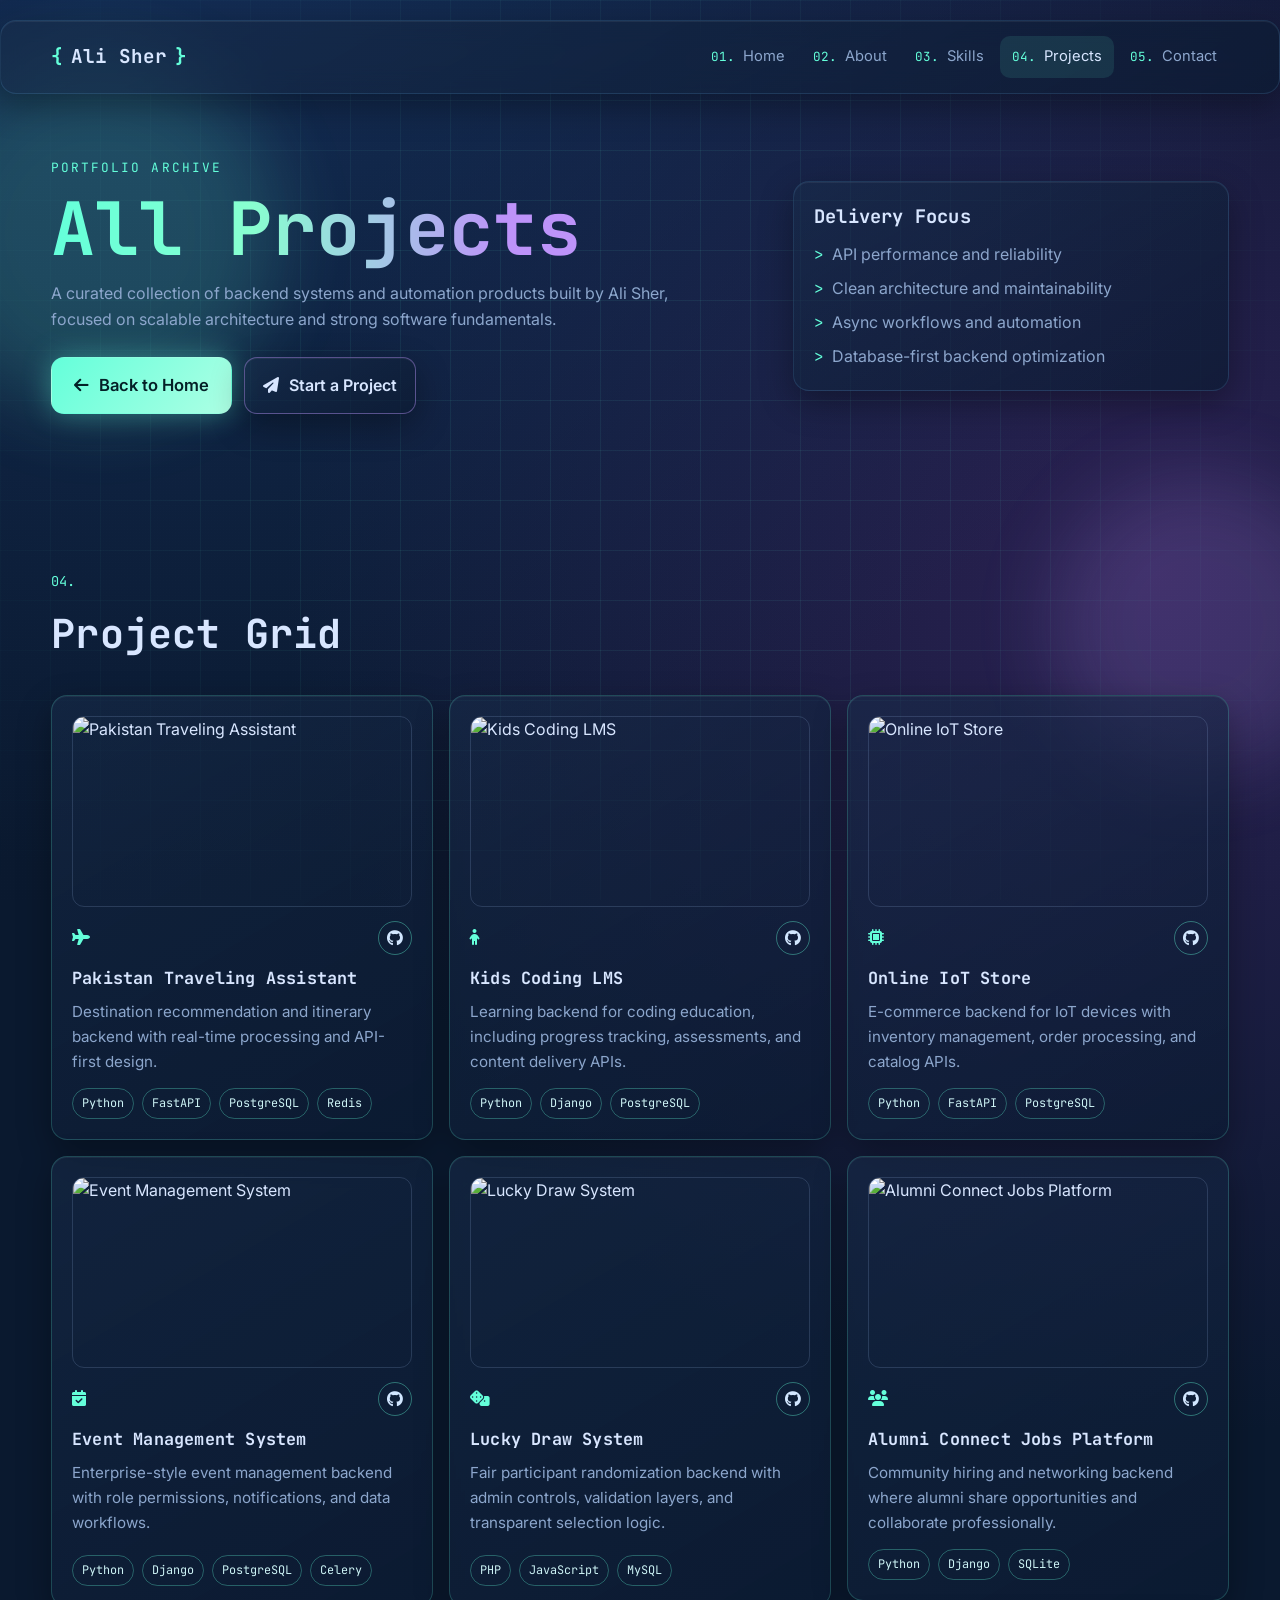
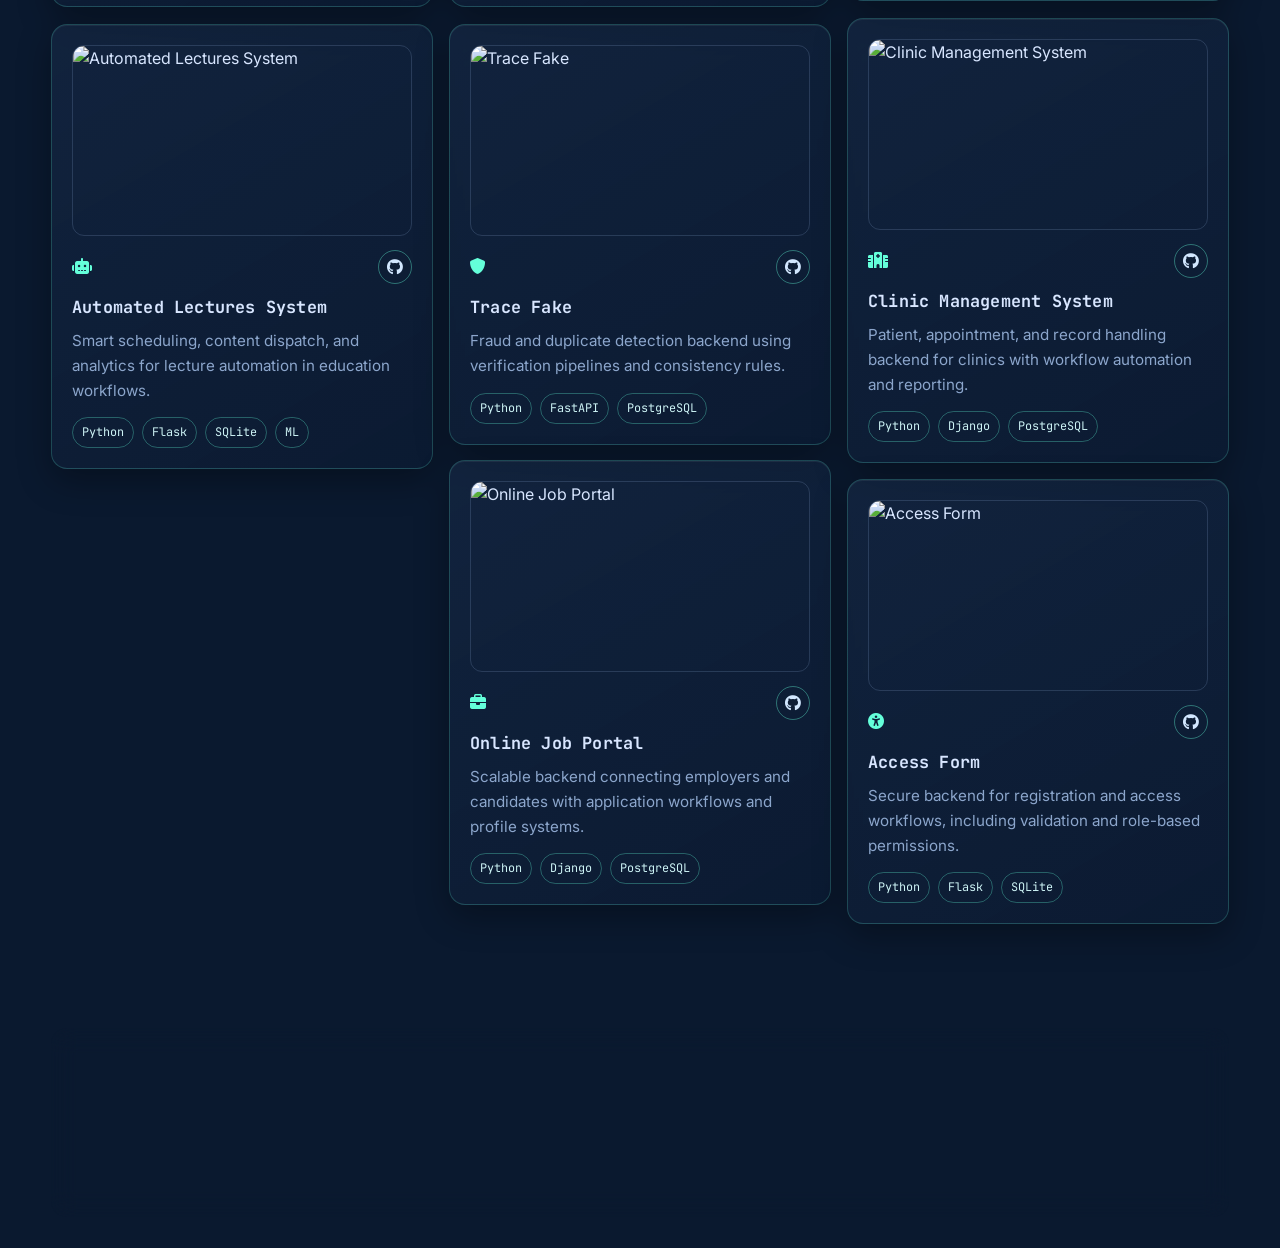
==== commit e0a53b96: "Update portfolio to Pro Styling - Ali Sher" ====
--- a/projects.html
+++ b/projects.html
@@ -3,578 +3,229 @@
   <head>
     <meta charset="UTF-8" />
     <meta name="viewport" content="width=device-width, initial-scale=1.0" />
-    <meta name="description" content="Projects by Ali Sher — backend APIs, automation, and production-ready systems." />
+    <meta
+      name="description"
+      content="Ali Sher projects - backend APIs, automation systems, and production-ready platforms."
+    />
     <title>Projects | Ali Sher</title>
     <link rel="stylesheet" href="assets/css/style.css" />
-    <link rel="stylesheet" href="https://cdnjs.cloudflare.com/ajax/libs/font-awesome/6.4.0/css/all.min.css" />
-    <link href="https://fonts.googleapis.com/css2?family=JetBrains+Mono:wght@300;400;500;700&family=Inter:wght@300;400;500;600;700&display=swap" rel="stylesheet">
+    <link
+      rel="stylesheet"
+      href="https://cdnjs.cloudflare.com/ajax/libs/font-awesome/6.4.0/css/all.min.css"
+    />
+    <link
+      href="https://fonts.googleapis.com/css2?family=Inter:wght@300;400;500;600;700;800&family=JetBrains+Mono:wght@400;500;700&display=swap"
+      rel="stylesheet"
+    />
     <script src="assets/js/main.js" defer></script>
   </head>
-  <body>
-    <div class="animated-bg">
-      <div class="grid-dots"></div>
-      <div class="floating-shapes">
-        <div class="shape shape-1"></div>
-        <div class="shape shape-2"></div>
-        <div class="shape shape-3"></div>
-        <div class="shape shape-4"></div>
-      </div>
+  <body data-page="projects">
+    <div class="noise-overlay" aria-hidden="true"></div>
+    <div class="animated-bg" aria-hidden="true">
+      <span class="orb orb-cyan"></span>
+      <span class="orb orb-purple"></span>
+      <span class="grid-layer"></span>
     </div>
 
-    <div class="terminal-cursor"></div>
-
-    <nav class="navbar">
-      <div class="container">
-        <div class="nav-brand">
-          <span class="logo">{</span>
-          <span class="logo-text">Ali Sher</span>
-          <span class="logo">}</span>
-          <span class="cursor">_</span>
-        </div>
-        <div class="nav-menu">
-          <button class="nav-toggle" aria-label="Toggle navigation">
+    <header class="site-header">
+      <nav class="navbar glass" aria-label="Main navigation">
+        <div class="container nav-inner">
+          <a href="index.html" class="brand" aria-label="Ali Sher home">
+            <span class="brand-bracket">{</span>
+            <span class="brand-name">Ali Sher</span>
+            <span class="brand-bracket">}</span>
+          </a>
+
+          <button class="nav-toggle" type="button" aria-label="Toggle navigation" aria-expanded="false">
             <i class="fas fa-bars"></i>
           </button>
-          <ul class="nav-links">
-            <li><a href="index.html#home" class="nav-link"><span class="nav-number">01.</span> Home</a></li>
-            <li><a href="index.html#about" class="nav-link"><span class="nav-number">02.</span> About</a></li>
-            <li><a href="index.html#skills" class="nav-link"><span class="nav-number">03.</span> Skills</a></li>
-            <li><a href="projects.html" class="nav-link active"><span class="nav-number">04.</span> Projects</a></li>
-            <li><a href="index.html#contact" class="nav-link"><span class="nav-number">05.</span> Contact</a></li>
+
+          <ul class="nav-links" id="main-menu">
+            <li><a class="nav-link" href="index.html#home"><span>01.</span> Home</a></li>
+            <li><a class="nav-link" href="index.html#about"><span>02.</span> About</a></li>
+            <li><a class="nav-link" href="index.html#skills"><span>03.</span> Skills</a></li>
+            <li><a class="nav-link active" href="projects.html"><span>04.</span> Projects</a></li>
+            <li><a class="nav-link" href="index.html#contact"><span>05.</span> Contact</a></li>
           </ul>
         </div>
-      </div>
-    </nav>
+      </nav>
+    </header>
 
     <main>
-      <section class="hero" id="projects">
-        <div class="container hero-grid">
-          <div class="hero-content">
-            <a href="index.html" class="back-home-btn">
-              <i class="fas fa-arrow-left"></i>
-              Back to Home
-            </a>
-            <div class="code-line">
-              <span class="code-comment">// Featured Work</span>
-            </div>
-            <h1 class="hero-title">
-              <span class="line-1">All Projects</span>
-              <span class="line-2">Backend systems &amp; APIs</span>
-            </h1>
-            <p class="lead">
-              A selection of real-world backend systems, automation pipelines, and scalable
-              APIs built with Python, FastAPI, Django, and Flask.
+      <section class="section projects-hero" id="projects-home">
+        <div class="container projects-hero-layout reveal">
+          <article>
+            <p class="kicker">Portfolio Archive</p>
+            <h1 class="hero-title"><span class="gradient-text">All Projects</span></h1>
+            <p class="hero-lead">
+              A curated collection of backend systems and automation products built by Ali Sher, focused on scalable
+              architecture and strong software fundamentals.
             </p>
             <div class="hero-actions">
-              <a class="btn primary pulse" href="index.html#contact">
-                <i class="fas fa-paper-plane"></i>
-                Hire Me
+              <a class="btn btn-primary glass prominent-home" href="index.html">
+                <i class="fas fa-arrow-left"></i> Back to Home
               </a>
+              <a class="btn btn-ghost glass" href="index.html#contact"><i class="fas fa-paper-plane"></i> Start a Project</a>
             </div>
-          </div>
-          <div class="hero-visual">
-            <div class="hero-image">
-              <img class="hero-photo" src="assets/images/setup.png" alt="Workspace setup" />
-            </div>
-          </div>
+          </article>
+          <aside class="glass projects-hero-aside">
+            <h3>Delivery Focus</h3>
+            <ul>
+              <li>API performance and reliability</li>
+              <li>Clean architecture and maintainability</li>
+              <li>Async workflows and automation</li>
+              <li>Database-first backend optimization</li>
+            </ul>
+          </aside>
         </div>
       </section>
 
-      <section class="section">
+      <section class="section reveal" id="all-projects">
         <div class="container">
-          <div class="section-header">
-            <h2 class="section-title">
-              <span class="section-number">04.</span> Projects
-            </h2>
-            <div class="section-line"></div>
-          </div>
-          <div class="projects-grid">
-            <article class="project-card fade-in-up delay-1">
+          <header class="section-head">
+            <p class="section-index">04.</p>
+            <h2>Project Grid</h2>
+          </header>
+
+          <div class="projects-masonry">
+            <article class="project-card glass project-lift">
               <img class="project-thumb" src="assets/images/pak_trv.png" alt="Pakistan Traveling Assistant" />
-              <div class="project-header">
-                <div class="project-icon">
-                  <i class="fas fa-plane"></i>
-                </div>
-                <div class="project-links">
-                  <a href="https://github.com/Alisher095" target="_blank" class="project-link">
-                    <i class="fab fa-github"></i>
-                  </a>
-                </div>
+              <div class="project-top">
+                <span class="project-icon"><i class="fas fa-plane"></i></span>
+                <a href="https://github.com/Alisher095" target="_blank" rel="noreferrer" class="project-link"><i class="fab fa-github"></i></a>
               </div>
               <h3>Pakistan Traveling Assistant</h3>
-              <p class="project-description">
-                A backend-driven travel assistance platform providing destination information,
-                trip planning logic, and travel recommendations tailored for Pakistan.
-              </p>
-              <div class="project-tech">
-                <span>Python</span>
-                <span>FastAPI</span>
-                <span>PostgreSQL</span>
-              </div>
-              <div class="project-footer">
-                <span class="project-status">
-                  <span class="status-dot active"></span>
-                  Backend Complete
-                </span>
-              </div>
-            </article>
-
-            <article class="project-card fade-in-up delay-2">
+              <p class="project-description">Destination recommendation and itinerary backend with real-time processing and API-first design.</p>
+              <div class="project-tech"><span>Python</span><span>FastAPI</span><span>PostgreSQL</span><span>Redis</span></div>
+            </article>
+
+            <article class="project-card glass project-lift tall-card">
               <img class="project-thumb" src="assets/images/ems.png" alt="Event Management System" />
-              <div class="project-header">
-                <div class="project-icon">
-                  <i class="fas fa-calendar-alt"></i>
-                </div>
-                <div class="project-links">
-                  <a href="https://github.com/Alisher095" target="_blank" class="project-link">
-                    <i class="fab fa-github"></i>
-                  </a>
-                </div>
+              <div class="project-top">
+                <span class="project-icon"><i class="fas fa-calendar-check"></i></span>
+                <a href="https://github.com/Alisher095" target="_blank" rel="noreferrer" class="project-link"><i class="fab fa-github"></i></a>
               </div>
               <h3>Event Management System</h3>
-              <p class="project-description">
-                A complete event management system for creating, managing, and tracking events,
-                attendees, and registrations with role-based access and admin controls.
-              </p>
-              <div class="project-tech">
-                <span>Python</span>
-                <span>Django</span>
-                <span>SQLite</span>
-              </div>
-              <div class="project-footer">
-                <span class="project-status">
-                  <span class="status-dot active"></span>
-                  Production Ready
-                </span>
-              </div>
-            </article>
-
-            <article class="project-card fade-in-up delay-3">
+              <p class="project-description">Enterprise-style event management backend with role permissions, notifications, and data workflows.</p>
+              <div class="project-tech"><span>Python</span><span>Django</span><span>PostgreSQL</span><span>Celery</span></div>
+            </article>
+
+            <article class="project-card glass project-lift">
               <img class="project-thumb" src="assets/images/automated_lectures.png" alt="Automated Lectures System" />
-              <div class="project-header">
-                <div class="project-icon">
-                  <i class="fas fa-chalkboard-teacher"></i>
-                </div>
-                <div class="project-links">
-                  <a href="https://github.com/Alisher095" target="_blank" class="project-link">
-                    <i class="fab fa-github"></i>
-                  </a>
-                </div>
+              <div class="project-top">
+                <span class="project-icon"><i class="fas fa-robot"></i></span>
+                <a href="https://github.com/Alisher095" target="_blank" rel="noreferrer" class="project-link"><i class="fab fa-github"></i></a>
               </div>
               <h3>Automated Lectures System</h3>
-              <p class="project-description">
-                An automation-based system for scheduling, managing, and delivering recorded or
-                live lectures, reducing manual coordination for educators and institutions.
-              </p>
-              <div class="project-tech">
-                <span>Python</span>
-                <span>Flask</span>
-                <span>SQLite</span>
-              </div>
-              <div class="project-footer">
-                <span class="project-status">
-                  <span class="status-dot active"></span>
-                  In Development
-                </span>
-              </div>
-            </article>
-
-            <article class="project-card fade-in-up delay-4">
+              <p class="project-description">Smart scheduling, content dispatch, and analytics for lecture automation in education workflows.</p>
+              <div class="project-tech"><span>Python</span><span>Flask</span><span>SQLite</span><span>ML</span></div>
+            </article>
+
+            <article class="project-card glass project-lift">
               <img class="project-thumb" src="assets/images/kidicode.png" alt="Kids Coding LMS" />
-              <div class="project-header">
-                <div class="project-icon">
-                  <i class="fas fa-child"></i>
-                </div>
-                <div class="project-links">
-                  <a href="https://github.com/Alisher095" target="_blank" class="project-link">
-                    <i class="fab fa-github"></i>
-                  </a>
-                </div>
+              <div class="project-top">
+                <span class="project-icon"><i class="fas fa-child"></i></span>
+                <a href="https://github.com/Alisher095" target="_blank" rel="noreferrer" class="project-link"><i class="fab fa-github"></i></a>
               </div>
               <h3>Kids Coding LMS</h3>
-              <p class="project-description">
-                A learning management system designed for kids to learn coding through structured
-                lessons, progress tracking, and interactive content.
-              </p>
-              <div class="project-tech">
-                <span>Python</span>
-                <span>Django</span>
-                <span>PostgreSQL</span>
-              </div>
-              <div class="project-footer">
-                <span class="project-status">
-                  <span class="status-dot active"></span>
-                  Backend Complete
-                </span>
-              </div>
-            </article>
-
-            <article class="project-card fade-in-up delay-5">
+              <p class="project-description">Learning backend for coding education, including progress tracking, assessments, and content delivery APIs.</p>
+              <div class="project-tech"><span>Python</span><span>Django</span><span>PostgreSQL</span></div>
+            </article>
+
+            <article class="project-card glass project-lift tall-card">
               <img class="project-thumb" src="assets/images/lucky.png" alt="Lucky Draw System" />
-              <div class="project-header">
-                <div class="project-icon">
-                  <i class="fas fa-dice"></i>
-                </div>
-                <div class="project-links">
-                  <a href="https://github.com/Alisher095" target="_blank" class="project-link">
-                    <i class="fab fa-github"></i>
-                  </a>
-                </div>
+              <div class="project-top">
+                <span class="project-icon"><i class="fas fa-dice"></i></span>
+                <a href="https://github.com/Alisher095" target="_blank" rel="noreferrer" class="project-link"><i class="fab fa-github"></i></a>
               </div>
               <h3>Lucky Draw System</h3>
-              <p class="project-description">
-                A web-based lucky draw application for managing participants and generating fair,
-                randomized results with admin control.
-              </p>
-              <div class="project-tech">
-                <span>PHP</span>
-                <span>JavaScript</span>
-                <span>MySQL</span>
-              </div>
-              <div class="project-footer">
-                <span class="project-status">
-                  <span class="status-dot active"></span>
-                  Production Ready
-                </span>
-              </div>
-            </article>
-
-            <article class="project-card fade-in-up delay-6">
+              <p class="project-description">Fair participant randomization backend with admin controls, validation layers, and transparent selection logic.</p>
+              <div class="project-tech"><span>PHP</span><span>JavaScript</span><span>MySQL</span></div>
+            </article>
+
+            <article class="project-card glass project-lift">
               <img class="project-thumb" src="assets/images/trace.png" alt="Trace Fake" />
-              <div class="project-header">
-                <div class="project-icon">
-                  <i class="fas fa-shield-alt"></i>
-                </div>
-                <div class="project-links">
-                  <a href="https://github.com/Alisher095" target="_blank" class="project-link">
-                    <i class="fab fa-github"></i>
-                  </a>
-                </div>
+              <div class="project-top">
+                <span class="project-icon"><i class="fas fa-shield"></i></span>
+                <a href="https://github.com/Alisher095" target="_blank" rel="noreferrer" class="project-link"><i class="fab fa-github"></i></a>
               </div>
               <h3>Trace Fake</h3>
-              <p class="project-description">
-                A verification system designed to detect and trace fake or duplicate entries
-                using backend validation logic and data comparison techniques.
-              </p>
-              <div class="project-tech">
-                <span>Python</span>
-                <span>FastAPI</span>
-                <span>PostgreSQL</span>
-              </div>
-              <div class="project-footer">
-                <span class="project-status">
-                  <span class="status-dot active"></span>
-                  Backend Complete
-                </span>
-              </div>
-            </article>
-
-            <article class="project-card fade-in-up delay-1">
+              <p class="project-description">Fraud and duplicate detection backend using verification pipelines and consistency rules.</p>
+              <div class="project-tech"><span>Python</span><span>FastAPI</span><span>PostgreSQL</span></div>
+            </article>
+
+            <article class="project-card glass project-lift">
               <img class="project-thumb" src="assets/images/job.png" alt="Online Job Portal" />
-              <div class="project-header">
-                <div class="project-icon">
-                  <i class="fas fa-briefcase"></i>
-                </div>
-                <div class="project-links">
-                  <a href="https://github.com/Alisher095" target="_blank" class="project-link">
-                    <i class="fab fa-github"></i>
-                  </a>
-                </div>
+              <div class="project-top">
+                <span class="project-icon"><i class="fas fa-briefcase"></i></span>
+                <a href="https://github.com/Alisher095" target="_blank" rel="noreferrer" class="project-link"><i class="fab fa-github"></i></a>
               </div>
               <h3>Online Job Portal</h3>
-              <p class="project-description">
-                A job portal platform connecting employers and job seekers with job listings,
-                applications, and profile management.
-              </p>
-              <div class="project-tech">
-                <span>Python</span>
-                <span>Django</span>
-                <span>PostgreSQL</span>
-              </div>
-              <div class="project-footer">
-                <span class="project-status">
-                  <span class="status-dot active"></span>
-                  Backend Complete
-                </span>
-              </div>
-            </article>
-
-            <article class="project-card fade-in-up delay-2">
+              <p class="project-description">Scalable backend connecting employers and candidates with application workflows and profile systems.</p>
+              <div class="project-tech"><span>Python</span><span>Django</span><span>PostgreSQL</span></div>
+            </article>
+
+            <article class="project-card glass project-lift">
               <img class="project-thumb" src="assets/images/logo.png" alt="Online IoT Store" />
-              <div class="project-header">
-                <div class="project-icon">
-                  <i class="fas fa-microchip"></i>
-                </div>
-                <div class="project-links">
-                  <a href="https://github.com/Alisher095" target="_blank" class="project-link">
-                    <i class="fab fa-github"></i>
-                  </a>
-                </div>
+              <div class="project-top">
+                <span class="project-icon"><i class="fas fa-microchip"></i></span>
+                <a href="https://github.com/Alisher095" target="_blank" rel="noreferrer" class="project-link"><i class="fab fa-github"></i></a>
               </div>
               <h3>Online IoT Store</h3>
-              <p class="project-description">
-                An e-commerce backend for IoT products featuring product management, orders, and
-                inventory handling with scalable architecture.
-              </p>
-              <div class="project-tech">
-                <span>Python</span>
-                <span>FastAPI</span>
-                <span>PostgreSQL</span>
-              </div>
-              <div class="project-footer">
-                <span class="project-status">
-                  <span class="status-dot active"></span>
-                  Backend Complete
-                </span>
-              </div>
-            </article>
-
-            <article class="project-card fade-in-up delay-3">
+              <p class="project-description">E-commerce backend for IoT devices with inventory management, order processing, and catalog APIs.</p>
+              <div class="project-tech"><span>Python</span><span>FastAPI</span><span>PostgreSQL</span></div>
+            </article>
+
+            <article class="project-card glass project-lift">
               <img class="project-thumb" src="assets/images/job2.png" alt="Alumni Connect Jobs Platform" />
-              <div class="project-header">
-                <div class="project-icon">
-                  <i class="fas fa-users"></i>
-                </div>
-                <div class="project-links">
-                  <a href="https://github.com/Alisher095" target="_blank" class="project-link">
-                    <i class="fab fa-github"></i>
-                  </a>
-                </div>
+              <div class="project-top">
+                <span class="project-icon"><i class="fas fa-users"></i></span>
+                <a href="https://github.com/Alisher095" target="_blank" rel="noreferrer" class="project-link"><i class="fab fa-github"></i></a>
               </div>
               <h3>Alumni Connect Jobs Platform</h3>
-              <p class="project-description">
-                A networking and job-sharing platform for alumni to connect, post opportunities,
-                and collaborate professionally.
-              </p>
-              <div class="project-tech">
-                <span>Python</span>
-                <span>Django</span>
-                <span>SQLite</span>
-              </div>
-              <div class="project-footer">
-                <span class="project-status">
-                  <span class="status-dot active"></span>
-                  Backend Complete
-                </span>
-              </div>
-            </article>
-
-            <article class="project-card fade-in-up delay-4">
+              <p class="project-description">Community hiring and networking backend where alumni share opportunities and collaborate professionally.</p>
+              <div class="project-tech"><span>Python</span><span>Django</span><span>SQLite</span></div>
+            </article>
+
+            <article class="project-card glass project-lift">
               <img class="project-thumb" src="assets/images/clinic.png" alt="Clinic Management System" />
-              <div class="project-header">
-                <div class="project-icon">
-                  <i class="fas fa-clinic-medical"></i>
-                </div>
-                <div class="project-links">
-                  <a href="https://github.com/Alisher095" target="_blank" class="project-link">
-                    <i class="fab fa-github"></i>
-                  </a>
-                </div>
+              <div class="project-top">
+                <span class="project-icon"><i class="fas fa-hospital"></i></span>
+                <a href="https://github.com/Alisher095" target="_blank" rel="noreferrer" class="project-link"><i class="fab fa-github"></i></a>
               </div>
               <h3>Clinic Management System</h3>
-              <p class="project-description">
-                A backend-centric clinic management system for handling patients, appointments,
-                medical records, and billing workflows.
-              </p>
-              <div class="project-tech">
-                <span>Python</span>
-                <span>Django</span>
-                <span>PostgreSQL</span>
-              </div>
-              <div class="project-footer">
-                <span class="project-status">
-                  <span class="status-dot active"></span>
-                  Backend Complete
-                </span>
-              </div>
-            </article>
-
-            <article class="project-card fade-in-up delay-5">
+              <p class="project-description">Patient, appointment, and record handling backend for clinics with workflow automation and reporting.</p>
+              <div class="project-tech"><span>Python</span><span>Django</span><span>PostgreSQL</span></div>
+            </article>
+
+            <article class="project-card glass project-lift">
               <img class="project-thumb" src="assets/images/access.png" alt="Access Form" />
-              <div class="project-header">
-                <div class="project-icon">
-                  <i class="fas fa-universal-access"></i>
-                </div>
-                <div class="project-links">
-                  <a href="https://github.com/Alisher095" target="_blank" class="project-link">
-                    <i class="fab fa-github"></i>
-                  </a>
-                </div>
+              <div class="project-top">
+                <span class="project-icon"><i class="fas fa-universal-access"></i></span>
+                <a href="https://github.com/Alisher095" target="_blank" rel="noreferrer" class="project-link"><i class="fab fa-github"></i></a>
               </div>
               <h3>Access Form</h3>
-              <p class="project-description">
-                A survey-driven responsibility form capturing assistive needs for disabled users.
-                It routes the submissions to regional coordinators and monitors follow-up.
-              </p>
-              <div class="project-tech">
-                <span>TypeScript</span>
-                <span>React</span>
-                <span>Firebase</span>
-              </div>
-              <div class="project-footer">
-                <span class="project-status">
-                  <span class="status-dot active"></span>
-                  User Study Ready
-                </span>
-              </div>
-            </article>
-
-            <article class="project-card fade-in-up delay-6">
-              <img class="project-thumb" src="assets/images/art.png" alt="Art Gallery" />
-              <div class="project-header">
-                <div class="project-icon">
-                  <i class="fas fa-palette"></i>
-                </div>
-                <div class="project-links">
-                  <a href="https://github.com/Alisher095" target="_blank" class="project-link">
-                    <i class="fab fa-github"></i>
-                  </a>
-                </div>
-              </div>
-              <h3>Art Gallery</h3>
-              <p class="project-description">
-                A curated gallery portal where artists can upload collections, schedule exhibitions,
-                and automatically generate shareable promotional posters.
-              </p>
-              <div class="project-tech">
-                <span>Next.js</span>
-                <span>Sanity</span>
-                <span>Vercel</span>
-              </div>
-              <div class="project-footer">
-                <span class="project-status">
-                  <span class="status-dot active"></span>
-                  Live Preview
-                </span>
-              </div>
-            </article>
-
-            <article class="project-card fade-in-up delay-1">
-              <img class="project-thumb" src="assets/images/fitness.png" alt="Fitness Tracking" />
-              <div class="project-header">
-                <div class="project-icon">
-                  <i class="fas fa-heartbeat"></i>
-                </div>
-                <div class="project-links">
-                  <a href="https://github.com/Alisher095" target="_blank" class="project-link">
-                    <i class="fab fa-github"></i>
-                  </a>
-                </div>
-              </div>
-              <h3>Fitness Tracking</h3>
-              <p class="project-description">
-                A trainer-friendly fitness tracking app with goal-setting, workout logging, and
-                biometric syncing from wearable devices.
-              </p>
-              <div class="project-tech">
-                <span>Flutter</span>
-                <span>Node.js</span>
-                <span>MongoDB</span>
-              </div>
-              <div class="project-footer">
-                <span class="project-status">
-                  <span class="status-dot"></span>
-                  Prototype
-                </span>
-              </div>
-            </article>
-
-            <article class="project-card fade-in-up delay-2">
-              <img class="project-thumb" src="assets/images/heart.png" alt="Heart Disease Predictor" />
-              <div class="project-header">
-                <div class="project-icon">
-                  <i class="fas fa-diagnoses"></i>
-                </div>
-                <div class="project-links">
-                  <a href="https://github.com/Alisher095" target="_blank" class="project-link">
-                    <i class="fab fa-github"></i>
-                  </a>
-                </div>
-              </div>
-              <h3>Heart Disease Predictor</h3>
-              <p class="project-description">
-                An AI/ML service analyzing patient vitals and lab data to produce early warnings for
-                cardiac risks with explainable feature insights.
-              </p>
-              <div class="project-tech">
-                <span>Python</span>
-                <span>scikit-learn</span>
-                <span>FastAPI</span>
-              </div>
-              <div class="project-footer">
-                <span class="project-status">
-                  <span class="status-dot"></span>
-                  Data Ready
-                </span>
-              </div>
-            </article>
-
-            <article class="project-card fade-in-up delay-3">
-              <img class="project-thumb" src="assets/images/store.png" alt="Online Mega Store" />
-              <div class="project-header">
-                <div class="project-icon">
-                  <i class="fas fa-store"></i>
-                </div>
-                <div class="project-links">
-                  <a href="https://github.com/Alisher095" target="_blank" class="project-link">
-                    <i class="fab fa-github"></i>
-                  </a>
-                </div>
-              </div>
-              <h3>Online Mega Store</h3>
-              <p class="project-description">
-                A multi-tenant e-commerce backend handling catalogs, orders, payments, and
-                personalized recommendations with multi-currency support.
-              </p>
-              <div class="project-tech">
-                <span>Go</span>
-                <span>gRPC</span>
-                <span>Redis</span>
-              </div>
-              <div class="project-footer">
-                <span class="project-status">
-                  <span class="status-dot"></span>
-                  API Gateway
-                </span>
-              </div>
-            </article>
-
+              <p class="project-description">Secure backend for registration and access workflows, including validation and role-based permissions.</p>
+              <div class="project-tech"><span>Python</span><span>Flask</span><span>SQLite</span></div>
+            </article>
           </div>
         </div>
       </section>
     </main>
 
-    <footer class="footer">
-      <div class="container">
-        <div class="footer-content">
-          <div class="footer-brand">
-            <span class="logo">{</span>
-            <span class="logo-text">Ali Sher</span>
-            <span class="logo">}</span>
-            <span class="cursor">_</span>
-          </div>
-          <p class="footer-tagline">
-            Building the backend that powers tomorrow's applications
-          </p>
-          <div class="footer-social">
-            <a href="https://github.com/Alisher095" target="_blank" class="social-link">
-              <i class="fab fa-github"></i>
-            </a>
-            <a href="https://www.linkedin.com/in/atifawan095/" target="_blank" class="social-link">
-              <i class="fab fa-linkedin"></i>
-            </a>
-            <a href="https://twitter.com" target="_blank" class="social-link">
-              <i class="fab fa-twitter"></i>
-            </a>
-            <a href="https://stackoverflow.com" target="_blank" class="social-link">
-              <i class="fab fa-stack-overflow"></i>
-            </a>
-          </div>
-          <div class="footer-bottom">
-            <p>&copy; 2026 Ali Sher. All rights reserved.</p>
-            <p>Built with <i class="fas fa-heart"></i> and THD</p>
-          </div>
-        </div>
+    <footer class="site-footer">
+      <div class="container footer-inner glass">
+        <div class="footer-brand">
+          <span class="brand-bracket">{</span>
+          <span class="brand-name">Ali Sher</span>
+          <span class="brand-bracket">}</span>
+        </div>
+        <p>Backend systems that are practical, resilient, and ready for scale.</p>
+        <div class="footer-links">
+          <a href="https://github.com/Alisher095" target="_blank" rel="noreferrer"><i class="fab fa-github"></i></a>
+          <a href="https://www.linkedin.com/" target="_blank" rel="noreferrer"><i class="fab fa-linkedin"></i></a>
+        </div>
+        <p class="copyright">&copy; 2026 Ali Sher</p>
       </div>
     </footer>
 
--- a/assets/css/style.css
+++ b/assets/css/style.css
@@ -1,35 +1,23 @@
-/* ===== CSS Reset & Base ===== */
 :root {
-  --bg-dark: #0a192f;
-  --bg-darker: #050d1e;
-  --surface: #112240;
-  --surface-light: #1a3356;
-  --card: #0d1b35;
-  --card-hover: #112240;
-  --text: #ccd6f6;
-  --text-light: #8892b0;
-  --muted: #6b7a9e;
-  --primary: #64ffda;
-  --primary-dark: #4de6c5;
-  --primary-glow: rgba(100, 255, 218, 0.15);
-  --accent: #bd93f9;
-  --accent-dark: #a57ef5;
-  --secondary: #f97316;
-  --success: #10b981;
-  --border: rgba(100, 255, 218, 0.12);
-  --border-light: rgba(100, 255, 218, 0.07);
-  --shadow: 0 8px 32px rgba(0, 0, 0, 0.4);
-  --shadow-lg: 0 20px 60px rgba(0, 0, 0, 0.5);
-  --glow: 0 0 30px rgba(100, 255, 218, 0.35);
-  --glow-accent: 0 0 30px rgba(189, 147, 249, 0.35);
-  --code-bg: #020c1b;
-  --font-mono: 'JetBrains Mono', monospace;
-  --font-sans: 'Inter', -apple-system, BlinkMacSystemFont, sans-serif;
-}
-
-*,
-*::before,
-*::after {
+  --bg: #0a192f;
+  --bg-soft: #0f223f;
+  --surface: rgba(13, 30, 57, 0.6);
+  --surface-strong: rgba(9, 22, 43, 0.84);
+  --text: #d8e6ff;
+  --muted: #8ca6cc;
+  --cyan: #64ffda;
+  --purple: #bd93f9;
+  --border: rgba(100, 255, 218, 0.26);
+  --glow-cyan: 0 0 28px rgba(100, 255, 218, 0.35);
+  --glow-purple: 0 0 32px rgba(189, 147, 249, 0.3);
+  --radius: 16px;
+  --radius-lg: 22px;
+  --max-width: 1180px;
+  --font-body: 'Inter', sans-serif;
+  --font-head: 'JetBrains Mono', monospace;
+}
+
+* {
   box-sizing: border-box;
   margin: 0;
   padding: 0;
@@ -37,1297 +25,1014 @@
 
 html {
   scroll-behavior: smooth;
-  scroll-padding-top: 80px;
+  scroll-padding-top: 94px;
 }
 
 body {
-  font-family: var(--font-sans);
-  background: var(--bg-dark);
+  font-family: var(--font-body);
+  background: radial-gradient(circle at 15% -10%, #16315d 0%, transparent 35%),
+    radial-gradient(circle at 90% 20%, #2b2153 0%, transparent 34%),
+    var(--bg);
   color: var(--text);
-  line-height: 1.6;
+  min-height: 100vh;
+  line-height: 1.62;
   overflow-x: hidden;
-  position: relative;
-  min-height: 100vh;
-}
-
-/* ===== Animated Background ===== */
+  cursor: auto;
+}
+
+a,
+button,
+.btn,
+.project-card,
+.contact-card,
+.nav-link {
+  cursor: pointer;
+}
+
+.noise-overlay {
+  position: fixed;
+  inset: 0;
+  pointer-events: none;
+  background-image: radial-gradient(rgba(255, 255, 255, 0.025) 1px, transparent 0);
+  background-size: 3px 3px;
+  mix-blend-mode: soft-light;
+  z-index: -1;
+}
+
 .animated-bg {
   position: fixed;
-  top: 0;
-  left: 0;
-  width: 100%;
-  height: 100%;
-  z-index: -1;
-  pointer-events: none;
-}
-
-.grid-dots {
-  position: absolute;
-  width: 100%;
-  height: 100%;
-  background-image: 
-    radial-gradient(circle at 1px 1px, rgba(148, 163, 184, 0.1) 1px, transparent 0);
-  background-size: 40px 40px;
-  opacity: 0.4;
-}
-
-.floating-shapes {
-  position: absolute;
-  width: 100%;
-  height: 100%;
-}
-
-.shape {
+  inset: 0;
+  z-index: -2;
+  overflow: hidden;
+}
+
+.orb {
   position: absolute;
   border-radius: 50%;
-  background: linear-gradient(135deg, var(--primary), transparent);
-  animation: float 20s infinite linear;
-  opacity: 0.1;
-}
-
-.shape-1 {
+  filter: blur(40px);
+  opacity: 0.38;
+  animation: floaty 20s cubic-bezier(0.25, 1, 0.5, 1) infinite;
+  will-change: transform;
+}
+
+.orb-cyan {
+  width: 360px;
+  height: 360px;
+  background: rgba(100, 255, 218, 0.45);
+  top: 6%;
+  left: -80px;
+}
+
+.orb-purple {
   width: 300px;
   height: 300px;
-  top: 10%;
-  left: 5%;
-  animation-duration: 25s;
-}
-
-.shape-2 {
-  width: 200px;
-  height: 200px;
-  top: 60%;
-  right: 10%;
-  background: linear-gradient(135deg, var(--accent), transparent);
-  animation-duration: 20s;
-  animation-delay: 5s;
-}
-
-.shape-3 {
-  width: 150px;
-  height: 150px;
-  bottom: 20%;
-  left: 15%;
-  background: linear-gradient(135deg, var(--secondary), transparent);
-  animation-duration: 30s;
-  animation-delay: 10s;
-}
-
-.shape-4 {
-  width: 100px;
-  height: 100px;
-  top: 20%;
-  right: 20%;
-  animation-duration: 35s;
-  animation-delay: 15s;
-}
-
-@keyframes float {
-  0%, 100% {
-    transform: translate(0, 0) rotate(0deg);
-  }
-  25% {
-    transform: translate(50px, -50px) rotate(90deg);
-  }
-  50% {
-    transform: translate(0, -100px) rotate(180deg);
-  }
-  75% {
-    transform: translate(-50px, -50px) rotate(270deg);
-  }
-}
-
-/* ===== Terminal Cursor ===== */
-.terminal-cursor {
-  position: fixed;
-  width: 20px;
-  height: 20px;
-  background: var(--primary);
-  border-radius: 50%;
+  background: rgba(189, 147, 249, 0.43);
+  right: -70px;
+  bottom: 14%;
+  animation-delay: -4s;
+}
+
+.grid-layer {
+  position: absolute;
+  inset: 0;
+  background-image: linear-gradient(rgba(100, 255, 218, 0.07) 1px, transparent 1px),
+    linear-gradient(90deg, rgba(100, 255, 218, 0.07) 1px, transparent 1px);
+  background-size: 50px 50px;
+  mask-image: radial-gradient(circle at center, black 38%, transparent 100%);
+}
+
+.custom-cursor {
+  display: none;
+}
+
+.custom-cursor.grow {
+  display: none;
+}
+
+img {
+  display: block;
+  width: 100%;
+  height: auto;
+}
+
+.container {
+  width: min(var(--max-width), 92vw);
+  margin-inline: auto;
+}
+
+.section {
+  padding: 92px 0;
+}
+
+.reveal {
+  opacity: 0;
+  transform: translateY(34px);
+  transition: opacity 1s cubic-bezier(0.25, 1, 0.5, 1), transform 1s cubic-bezier(0.25, 1, 0.5, 1);
+  will-change: transform, opacity;
+}
+
+.reveal.is-visible {
+  opacity: 1;
+  transform: translateY(0);
+}
+
+.glass {
+  background: linear-gradient(150deg, rgba(24, 44, 74, 0.55), rgba(12, 27, 51, 0.72));
+  border: 1px solid rgba(112, 199, 255, 0.14);
+  box-shadow: 0 12px 34px rgba(0, 0, 0, 0.32), inset 0 1px 0 rgba(255, 255, 255, 0.06);
+  backdrop-filter: blur(12px);
+  -webkit-backdrop-filter: blur(12px);
+}
+
+.site-header {
+  position: sticky;
+  top: 0;
+  z-index: 1000;
+}
+
+.navbar {
+  margin: 16px auto 0;
+  border-radius: 0;
+}
+
+.nav-inner {
+  display: flex;
+  align-items: center;
+  justify-content: space-between;
+  min-height: 72px;
+}
+
+.brand {
+  display: inline-flex;
+  align-items: center;
+  gap: 8px;
+  text-decoration: none;
+  font-family: var(--font-head);
+  font-size: clamp(1rem, 2vw, 1.2rem);
+}
+
+.brand-name {
+  color: var(--text);
+  font-weight: 700;
+}
+
+.brand-bracket {
+  color: var(--cyan);
+  font-weight: 700;
+}
+
+.nav-toggle {
+  border: 0;
+  background: transparent;
+  color: var(--text);
+  font-size: 1.15rem;
+  display: inline-flex;
+}
+
+.nav-links {
+  list-style: none;
+  position: absolute;
+  top: 84px;
+  right: 4vw;
+  width: min(320px, 92vw);
+  border-radius: var(--radius);
+  padding: 14px;
+  display: grid;
+  gap: 4px;
+  opacity: 0;
+  transform: translateY(-14px);
   pointer-events: none;
-  filter: blur(15px);
-  opacity: 0.5;
-  z-index: 9999;
-  mix-blend-mode: screen;
-  transform: translate(-50%, -50%);
-  transition: transform 0.1s linear;
-}
-
-/* ===== Typography ===== */
-h1, h2, h3, h4 {
+  transition: opacity 0.55s cubic-bezier(0.25, 1, 0.5, 1), transform 0.55s cubic-bezier(0.25, 1, 0.5, 1);
+  background: var(--surface-strong);
+  border: 1px solid var(--border);
+}
+
+.nav-links.open {
+  opacity: 1;
+  transform: translateY(0);
+  pointer-events: auto;
+}
+
+.nav-link {
+  text-decoration: none;
+  color: var(--muted);
+  padding: 9px 12px;
+  border-radius: 10px;
+  display: inline-flex;
+  align-items: center;
+  gap: 8px;
+  font-size: 0.92rem;
+  transition: color 0.55s cubic-bezier(0.25, 1, 0.5, 1), background 0.55s cubic-bezier(0.25, 1, 0.5, 1);
+}
+
+.nav-link span {
+  color: var(--cyan);
+  font-family: var(--font-head);
+  font-size: 0.79rem;
+}
+
+.nav-link:hover,
+.nav-link.active {
+  color: var(--text);
+  background: rgba(100, 255, 218, 0.1);
+}
+
+.nav-projects-link {
+  color: var(--cyan);
+  justify-content: center;
+  border: 1px solid rgba(100, 255, 218, 0.5);
+}
+
+h1,
+h2,
+h3,
+h4 {
+  font-family: var(--font-head);
+  letter-spacing: 0.2px;
+}
+
+.kicker {
+  color: var(--cyan);
+  text-transform: uppercase;
+  font-size: 0.8rem;
+  letter-spacing: 0.16em;
+  font-family: var(--font-head);
+  margin-bottom: 12px;
+}
+
+.hero {
+  padding-top: 52px;
+}
+
+.hero-layout {
+  display: grid;
+  gap: 34px;
+}
+
+.hero-title {
+  font-size: clamp(2.1rem, 8vw, 4.6rem);
+  line-height: 1.04;
+  margin-bottom: 14px;
+}
+
+.gradient-text {
+  background: linear-gradient(90deg, var(--cyan) 0%, #88ffd0 38%, var(--purple) 85%);
+  -webkit-background-clip: text;
+  background-clip: text;
+  color: transparent;
+}
+
+.hero-subtitle {
+  font-size: clamp(1rem, 3vw, 1.4rem);
+  margin-bottom: 12px;
+  color: #c6daff;
+}
+
+.typewriter {
+  color: var(--purple);
   font-weight: 700;
-  line-height: 1.2;
-  margin-bottom: 1rem;
-}
-
-h1 {
-  font-size: clamp(2.5rem, 5vw, 4rem);
-}
-
-h2 {
-  font-size: clamp(2rem, 4vw, 3rem);
-}
-
-h3 {
-  font-size: 1.5rem;
-}
-
-p {
-  margin-bottom: 1.5rem;
-}
-
-a {
-  color: inherit;
+}
+
+.typewriter::after {
+  content: "_";
+  display: inline-block;
+  color: var(--cyan);
+  margin-left: 3px;
+  animation: blink 1s steps(1) infinite;
+}
+
+.hero-lead {
+  max-width: 66ch;
+  color: var(--muted);
+  margin-bottom: 24px;
+}
+
+.hero-actions {
+  display: flex;
+  gap: 12px;
+  flex-wrap: wrap;
+}
+
+.btn {
+  border-radius: 13px;
   text-decoration: none;
-  transition: all 0.3s ease;
-}
-
-/* ===== Navigation ===== */
-.navbar {
-  position: fixed;
-  top: 0;
-  left: 0;
-  width: 100%;
-  z-index: 1000;
-  background: rgba(10, 25, 47, 0.75);
-  backdrop-filter: blur(20px);
-  -webkit-backdrop-filter: blur(20px);
-  border-bottom: 1px solid var(--border-light);
-  padding: 1rem 0;
-  transition: background 0.4s ease, box-shadow 0.4s ease;
-}
-
-.navbar.scrolled {
-  background: rgba(10, 25, 47, 0.95);
-  box-shadow: 0 4px 30px rgba(0, 0, 0, 0.4);
-}
-
-.navbar .container {
+  padding: 12px 18px;
+  display: inline-flex;
+  align-items: center;
+  gap: 10px;
+  font-weight: 600;
+  border: 1px solid transparent;
+  transition: transform 0.7s cubic-bezier(0.25, 1, 0.5, 1), box-shadow 0.7s cubic-bezier(0.25, 1, 0.5, 1), border-color 0.7s cubic-bezier(0.25, 1, 0.5, 1), background 0.7s cubic-bezier(0.25, 1, 0.5, 1);
+  will-change: transform;
+}
+
+.btn:hover {
+  transform: translateY(-4px);
+}
+
+.btn-primary {
+  color: #042027;
+  background: linear-gradient(130deg, var(--cyan), #adffe4);
+  box-shadow: var(--glow-cyan);
+}
+
+.btn-primary:hover {
+  box-shadow: 0 14px 32px rgba(100, 255, 218, 0.35);
+}
+
+.btn-ghost {
+  color: var(--text);
+  border-color: rgba(189, 147, 249, 0.42);
+}
+
+.btn-ghost:hover {
+  box-shadow: var(--glow-purple);
+  border-color: var(--purple);
+}
+
+.prominent-home {
+  font-size: 1.04rem;
+  padding: 14px 22px;
+}
+
+.hero-stats {
+  margin-top: 24px;
+  display: grid;
+  grid-template-columns: repeat(auto-fit, minmax(130px, 1fr));
+  gap: 12px;
+}
+
+.stat {
+  border-radius: 14px;
+  padding: 12px;
+}
+
+.stat strong {
+  font-family: var(--font-head);
+  font-size: 1.15rem;
+  color: var(--cyan);
+  display: block;
+}
+
+.stat span {
+  color: var(--muted);
+  font-size: 0.86rem;
+}
+
+.hero-terminal {
+  min-width: 0;
+}
+
+.code-window {
+  border-radius: var(--radius-lg);
+  overflow: hidden;
+  border: 1px solid rgba(109, 179, 255, 0.25);
+}
+
+.code-window-header {
+  min-height: 48px;
   display: flex;
+  align-items: center;
   justify-content: space-between;
-  align-items: center;
-}
-
-.nav-brand {
+  gap: 8px;
+  padding: 0 16px;
+  background: linear-gradient(180deg, #142744, #0d1f3a);
+  border-bottom: 1px solid rgba(140, 172, 216, 0.18);
+}
+
+.mac-controls {
   display: flex;
   align-items: center;
   gap: 8px;
-  font-family: var(--font-mono);
-  font-size: 1.5rem;
-  font-weight: 700;
-}
-
-.logo {
-  color: var(--primary);
-}
-
-.logo-text {
-  background: linear-gradient(135deg, var(--primary), var(--accent));
-  -webkit-background-clip: text;
-  -webkit-text-fill-color: transparent;
-  background-clip: text;
-}
-
-.cursor {
-  animation: blink 1s infinite;
-  color: var(--primary);
-}
-
-@keyframes blink {
-  0%, 100% { opacity: 1; }
-  50% { opacity: 0; }
-}
-
-.nav-menu {
+}
+
+.dot {
+  width: 12px;
+  height: 12px;
+  border-radius: 50%;
+  display: inline-block;
+}
+
+.dot.red {
+  background: #ff5f56;
+}
+
+.dot.yellow {
+  background: #ffbd2f;
+}
+
+.dot.green {
+  background: #27c93f;
+}
+
+.file-name {
+  color: #9fb7db;
+  font-family: var(--font-head);
+  font-size: 0.78rem;
+}
+
+.code-window-body {
+  background: #09162b;
+  min-height: 380px;
+  padding: 18px;
+}
+
+.python-code {
+  color: #d9e8ff;
+  font-family: var(--font-head);
+  font-size: 0.87rem;
+  white-space: pre-wrap;
+}
+
+.python-code .kw {
+  color: #bd93f9;
+}
+
+.python-code .fn {
+  color: #8be9fd;
+}
+
+.python-code .str {
+  color: #f1fa8c;
+}
+
+.python-code .cm {
+  color: #6f85a8;
+}
+
+.section-head {
+  margin-bottom: 28px;
+}
+
+.section-head h2 {
+  font-size: clamp(1.6rem, 4vw, 2.5rem);
+}
+
+.section-index {
+  color: var(--cyan);
+  font-size: 0.85rem;
+  font-family: var(--font-head);
+  margin-bottom: 10px;
+}
+
+.about-grid {
+  display: grid;
+  gap: 16px;
+}
+
+.about-card,
+.stack-card,
+.skill-card,
+.contact-card,
+.project-card,
+.footer-inner,
+.projects-hero-aside {
+  border-radius: var(--radius);
+  padding: 20px;
+}
+
+.about-card p {
+  color: var(--muted);
+}
+
+.about-meta {
+  margin-top: 16px;
+  list-style: none;
+  display: grid;
+  gap: 8px;
+}
+
+.about-meta li {
   display: flex;
   align-items: center;
-}
-
-.nav-links {
+  gap: 10px;
+  color: #c8ddff;
+}
+
+.about-meta i {
+  color: var(--cyan);
+}
+
+.about-meta a {
+  color: inherit;
+  text-decoration: none;
+}
+
+.stack-card h3 {
+  margin-bottom: 10px;
+}
+
+.stack-pills {
   display: flex;
-  gap: 2rem;
-  list-style: none;
-}
-
-.nav-link {
+  flex-wrap: wrap;
+  gap: 8px;
+}
+
+.stack-pills span {
+  font-family: var(--font-head);
+  font-size: 0.75rem;
+  color: #cff3ff;
+  background: rgba(100, 255, 218, 0.12);
+  border: 1px solid rgba(100, 255, 218, 0.33);
+  padding: 6px 10px;
+  border-radius: 999px;
+}
+
+.skills-grid {
+  display: grid;
+  gap: 16px;
+}
+
+.skill-card h3 {
+  margin-bottom: 16px;
+  font-size: 1rem;
+}
+
+.skill-card h3 i {
+  color: var(--cyan);
+  margin-right: 8px;
+}
+
+.skill-list {
+  display: grid;
+  gap: 12px;
+}
+
+.skill-row {
+  display: grid;
+  grid-template-columns: auto auto;
+  gap: 6px 12px;
+  align-items: center;
+}
+
+.skill-row p {
+  margin: 0;
+  color: #d8e8ff;
+}
+
+.skill-row span {
+  justify-self: end;
+  color: var(--cyan);
+  font-family: var(--font-head);
+  font-size: 0.83rem;
+}
+
+.skill-track {
+  grid-column: 1 / -1;
+  height: 10px;
+  border-radius: 999px;
+  background: rgba(139, 167, 204, 0.22);
+  overflow: hidden;
+}
+
+.skill-level {
+  display: block;
+  height: 100%;
+  width: 0;
+  border-radius: inherit;
+  background: linear-gradient(90deg, var(--cyan), var(--purple));
+  box-shadow: 0 0 18px rgba(100, 255, 218, 0.65);
+  transition: width 1.2s cubic-bezier(0.25, 1, 0.5, 1);
+}
+
+.skill-card .skill-row:nth-child(1) .skill-level {
+  transition-delay: 0.08s;
+}
+
+.skill-card .skill-row:nth-child(2) .skill-level {
+  transition-delay: 0.18s;
+}
+
+.skill-card .skill-row:nth-child(3) .skill-level {
+  transition-delay: 0.28s;
+}
+
+.skill-card .skill-row:nth-child(4) .skill-level {
+  transition-delay: 0.38s;
+}
+
+.projects-head {
+  display: flex;
+  align-items: flex-end;
+  justify-content: space-between;
+  gap: 14px;
+  flex-wrap: wrap;
+}
+
+.projects-grid {
+  display: grid;
+  grid-template-columns: repeat(auto-fit, minmax(260px, 1fr));
+  gap: 16px;
+}
+
+.projects-masonry {
+  columns: 1;
+  column-gap: 16px;
+}
+
+.projects-masonry .project-card {
+  break-inside: avoid;
+  margin-bottom: 16px;
+}
+
+.project-card {
   position: relative;
-  padding: 0.5rem 0;
-  font-size: 0.9rem;
-  color: var(--text-light);
-  transition: color 0.3s ease;
-}
-
-.nav-link:hover,
-.nav-link.active {
-  color: var(--text);
-}
-
-.nav-link::after {
-  content: '';
+  transition: transform 0.9s cubic-bezier(0.25, 1, 0.5, 1), box-shadow 0.9s cubic-bezier(0.25, 1, 0.5, 1), border-color 0.9s cubic-bezier(0.25, 1, 0.5, 1);
+  border: 1px solid rgba(100, 255, 218, 0.2);
+  will-change: transform;
+}
+
+.project-card::before {
+  content: "";
   position: absolute;
-  bottom: 0;
-  left: 0;
-  width: 0;
-  height: 2px;
-  background: var(--primary);
-  transition: width 0.3s ease;
-}
-
-.nav-link:hover::after,
-.nav-link.active::after {
-  width: 100%;
-}
-
-.nav-number {
-  color: var(--primary);
-  margin-right: 0.5rem;
-  font-family: var(--font-mono);
-  font-size: 0.8rem;
-}
-
-.nav-toggle {
-  display: none;
-  background: none;
-  border: none;
-  color: var(--text);
-  font-size: 1.5rem;
-  cursor: pointer;
-}
-
-/* ===== Hero Section ===== */
-.hero {
-  padding: 150px 0 100px;
-  position: relative;
-}
-
-.hero-grid {
-  display: grid;
-  grid-template-columns: 1fr 1fr;
-  gap: 4rem;
-  align-items: center;
-}
-
-.hero-content {
-  position: relative;
-}
-
-.code-line {
-  font-family: var(--font-mono);
-  font-size: 0.9rem;
-  color: var(--primary);
-  margin-bottom: 1rem;
-  opacity: 0.8;
-}
-
-.code-comment {
-  color: var(--muted);
-}
-
-.hero-title {
-  margin-bottom: 1.5rem;
-  font-family: var(--font-mono);
-}
-
-.hero-title .line-1,
-.hero-title .line-2 {
-  display: block;
-}
-
-.highlight {
-  background: linear-gradient(135deg, var(--primary) 0%, var(--accent) 100%);
-  -webkit-background-clip: text;
-  -webkit-text-fill-color: transparent;
-  background-clip: text;
-  font-size: 1.1em;
-}
-
-.typewriter {
-  color: var(--accent);
-  position: relative;
-}
-
-.typewriter::after {
-  content: '|';
-  animation: typewriter-cursor 0.9s infinite;
-  color: var(--primary);
-}
-
-@keyframes typewriter-cursor {
-  0%, 100% { opacity: 1; }
-  50% { opacity: 0; }
-}
-
-.lead {
-  font-size: 1.2rem;
-  color: var(--text-light);
-  margin-bottom: 2rem;
-  max-width: 600px;
-}
-
-.hero-actions {
-  display: flex;
-  gap: 1rem;
-  margin-bottom: 3rem;
-  flex-wrap: wrap;
-}
-
-.btn {
-  display: inline-flex;
-  align-items: center;
-  justify-content: center;
-  gap: 0.5rem;
-  padding: 1rem 2rem;
-  border-radius: 8px;
-  font-weight: 600;
-  font-size: 0.9rem;
-  border: 2px solid transparent;
-  transition: all 0.4s cubic-bezier(0.25, 0.46, 0.45, 0.94);
-  cursor: pointer;
-  position: relative;
-  overflow: hidden;
-}
-
-.btn.primary {
-  background: rgba(100, 255, 218, 0.1);
-  border-color: var(--primary);
-  color: var(--primary);
-  backdrop-filter: blur(10px);
-  -webkit-backdrop-filter: blur(10px);
-  box-shadow: 0 0 20px rgba(100, 255, 218, 0.15), inset 0 0 20px rgba(100, 255, 218, 0.05);
-}
-
-.btn.primary:hover {
-  background: rgba(100, 255, 218, 0.2);
-  transform: translateY(-3px);
-  box-shadow: 0 0 35px rgba(100, 255, 218, 0.4), inset 0 0 20px rgba(100, 255, 218, 0.1);
-}
-
-.btn.ghost {
-  background: rgba(189, 147, 249, 0.05);
-  border-color: rgba(189, 147, 249, 0.4);
-  color: var(--accent);
-  backdrop-filter: blur(10px);
-  -webkit-backdrop-filter: blur(10px);
-}
-
-.btn.ghost:hover {
-  background: rgba(189, 147, 249, 0.15);
-  border-color: var(--accent);
-  color: var(--text);
-  transform: translateY(-3px);
-  box-shadow: 0 0 25px rgba(189, 147, 249, 0.3);
-}
-
-.btn.pulse {
-  animation: pulse 2.5s infinite;
-}
-
-@keyframes pulse {
-  0% {
-    box-shadow: 0 0 0 0 rgba(100, 255, 218, 0.4), 0 0 20px rgba(100, 255, 218, 0.15);
-  }
-  70% {
-    box-shadow: 0 0 0 12px rgba(100, 255, 218, 0), 0 0 20px rgba(100, 255, 218, 0.15);
-  }
-  100% {
-    box-shadow: 0 0 0 0 rgba(100, 255, 218, 0), 0 0 20px rgba(100, 255, 218, 0.15);
-  }
-}
-
-.hero-stats {
-  display: flex;
-  gap: 2rem;
-  flex-wrap: wrap;
-}
-
-.stat {
-  display: flex;
-  flex-direction: column;
-}
-
-.stat-number {
-  font-size: 2rem;
-  font-weight: 700;
-  color: var(--primary);
-}
-
-.stat-label {
-  font-size: 0.9rem;
-  color: var(--text-light);
-}
-
-.hero-visual {
-  position: relative;
-}
-
-.hero-photo {
-  width: 100%;
-  max-height: 320px;
-  object-fit: contain;
-  background: rgba(10, 10, 15, 0.6);
-  border-radius: 16px;
-  border: 1px solid var(--border);
-  box-shadow: var(--shadow);
-  margin-bottom: 1.5rem;
-}
-
-.code-window {
-  background: var(--code-bg);
+  inset: -1px;
+  border-radius: inherit;
+  background: linear-gradient(135deg, rgba(100, 255, 218, 0.35), rgba(189, 147, 249, 0.3));
+  opacity: 0;
+  z-index: -1;
+  transition: opacity 0.9s cubic-bezier(0.25, 1, 0.5, 1);
+}
+
+.project-card:hover {
+  transform: translate3d(0, -10px, 0);
+  box-shadow: 0 18px 30px rgba(0, 0, 0, 0.4), 0 0 24px rgba(100, 255, 218, 0.28);
+}
+
+.project-card:hover::before {
+  opacity: 1;
+}
+
+.project-lift:hover {
+  transform: translate3d(0, -12px, 0) rotateX(3deg);
+  transform-style: preserve-3d;
+}
+
+.projects-grid .project-card,
+.projects-masonry .project-card {
+  opacity: 0;
+  transform: translate3d(0, 24px, 0);
+  animation: card-enter 1.05s cubic-bezier(0.25, 1, 0.5, 1) forwards;
+}
+
+.projects-grid .project-card:nth-child(1),
+.projects-masonry .project-card:nth-child(1) { animation-delay: 0.08s; }
+.projects-grid .project-card:nth-child(2),
+.projects-masonry .project-card:nth-child(2) { animation-delay: 0.16s; }
+.projects-grid .project-card:nth-child(3),
+.projects-masonry .project-card:nth-child(3) { animation-delay: 0.24s; }
+.projects-grid .project-card:nth-child(4),
+.projects-masonry .project-card:nth-child(4) { animation-delay: 0.32s; }
+.projects-grid .project-card:nth-child(5),
+.projects-masonry .project-card:nth-child(5) { animation-delay: 0.4s; }
+.projects-grid .project-card:nth-child(6),
+.projects-masonry .project-card:nth-child(6) { animation-delay: 0.48s; }
+.projects-grid .project-card:nth-child(7),
+.projects-masonry .project-card:nth-child(7) { animation-delay: 0.56s; }
+.projects-grid .project-card:nth-child(8),
+.projects-masonry .project-card:nth-child(8) { animation-delay: 0.64s; }
+.projects-grid .project-card:nth-child(9),
+.projects-masonry .project-card:nth-child(9) { animation-delay: 0.72s; }
+.projects-grid .project-card:nth-child(10),
+.projects-masonry .project-card:nth-child(10) { animation-delay: 0.8s; }
+.projects-grid .project-card:nth-child(11),
+.projects-masonry .project-card:nth-child(11) { animation-delay: 0.88s; }
+.projects-grid .project-card:nth-child(12),
+.projects-masonry .project-card:nth-child(12) { animation-delay: 0.96s; }
+
+.project-thumb {
   border-radius: 12px;
-  overflow: hidden;
-  border: 1px solid rgba(100, 255, 218, 0.15);
-  box-shadow: 0 25px 50px rgba(0, 0, 0, 0.6), 0 0 40px rgba(100, 255, 218, 0.05);
-}
-
-.window-header {
-  display: flex;
-  justify-content: space-between;
-  align-items: center;
-  padding: 0.85rem 1rem;
-  background: #1e1e2e;
-  border-bottom: 1px solid rgba(255, 255, 255, 0.06);
-}
-
-.window-buttons {
-  display: flex;
-  gap: 0.5rem;
-}
-
-.window-buttons span {
-  width: 13px;
-  height: 13px;
-  border-radius: 50%;
-  display: inline-block;
-  position: relative;
-}
-
-.window-buttons .close {
-  background: #ff5f57;
-  border: 1px solid #e0443e;
-}
-
-.window-buttons .minimize {
-  background: #ffbd2e;
-  border: 1px solid #dea123;
-}
-
-.window-buttons .maximize {
-  background: #28c840;
-  border: 1px solid #1aac29;
-}
-
-.window-title {
-  font-family: var(--font-mono);
-  font-size: 0.82rem;
-  color: var(--text-light);
-  letter-spacing: 0.03em;
-}
-
-.window-content {
-  padding: 1.5rem;
-}
-
-.python-code {
-  font-family: var(--font-mono);
-  font-size: 0.9rem;
-  line-height: 1.5;
-  color: var(--text);
-  white-space: pre-wrap;
-}
-
-.python-code.typing::after {
-  content: "▌";
-  display: inline-block;
-  margin-left: 2px;
-  color: var(--primary);
-  animation: blink 1s infinite;
-}
-
-.python-code .keyword {
-  color: #ff79c6;
-}
-
-.python-code .decorator {
-  color: #8be9fd;
-}
-
-.python-code .function {
-  color: #50fa7b;
-}
-
-.python-code .string {
-  color: #f1fa8c;
-}
-
-.python-code .comment {
-  color: #6272a4;
-}
-
-.python-code .number {
-  color: #bd93f9;
-}
-
-/* ===== Sections ===== */
-.section {
-  padding: 100px 0;
-  position: relative;
-}
-
-.section.dark {
-  background: rgba(5, 13, 30, 0.6);
-  border-top: 1px solid var(--border-light);
-  border-bottom: 1px solid var(--border-light);
-}
-
-.container {
-  width: min(1200px, 90%);
-  margin: 0 auto;
-}
-
-.section-header {
-  display: flex;
-  justify-content: space-between;
-  align-items: flex-end;
-  margin-bottom: 3rem;
-}
-
-.section-title {
-  display: flex;
-  align-items: baseline;
-  gap: 1rem;
-}
-
-.section-number {
-  font-family: var(--font-mono);
-  color: var(--primary);
-  font-size: 1.2rem;
-}
-
-.section-line {
-  flex: 1;
-  height: 1px;
-  background: var(--border);
-  margin: 0 2rem;
-}
-
-/* ===== About Section ===== */
-.about-grid {
-  display: grid;
-  grid-template-columns: 1fr 1fr;
-  gap: 4rem;
-  align-items: center;
-}
-
-.about-photo {
-  width: 100%;
-  height: 260px;
+  margin-bottom: 14px;
+  aspect-ratio: 16 / 9;
   object-fit: cover;
-  border-radius: 16px;
-  border: 1px solid var(--border);
-  box-shadow: var(--shadow);
-  margin-bottom: 2rem;
-}
-
-.about-content h3 {
-  color: var(--text);
-  margin-bottom: 1.5rem;
-}
-
-.about-content p {
-  color: var(--text-light);
-  margin-bottom: 1.5rem;
-}
-
-.about-details {
-  display: flex;
-  flex-direction: column;
-  gap: 1rem;
-  margin-top: 2rem;
-}
-
-.detail-item {
+  border: 1px solid rgba(143, 173, 220, 0.2);
+}
+
+.project-top {
   display: flex;
   align-items: center;
-  gap: 1rem;
-}
-
-.detail-item i {
-  color: var(--primary);
-  font-size: 1.2rem;
-  width: 24px;
-}
-
-.detail-item strong {
-  display: block;
-  color: var(--text);
-  margin-bottom: 0.25rem;
-}
-
-.detail-item span,
-.detail-item a {
-  color: var(--text-light);
-  font-size: 0.9rem;
-}
-
-.detail-item a:hover {
-  color: var(--primary);
-}
-
-.tech-stack {
-  display: grid;
-  grid-template-columns: repeat(4, 1fr);
-  gap: 1.5rem;
-}
-
-.stack-item {
-  width: 80px;
-  height: 80px;
-  background: rgba(13, 27, 53, 0.7);
-  backdrop-filter: blur(10px);
-  -webkit-backdrop-filter: blur(10px);
-  border-radius: 12px;
-  display: flex;
-  align-items: center;
-  justify-content: center;
-  font-size: 2rem;
-  color: var(--primary);
-  transition: all 0.4s cubic-bezier(0.25, 0.46, 0.45, 0.94);
-  position: relative;
-  border: 2px solid rgba(100, 255, 218, 0.1);
-}
-
-.stack-item:hover {
-  transform: translateY(-5px) scale(1.05);
-  border-color: var(--primary);
-  box-shadow: 0 0 25px rgba(100, 255, 218, 0.3);
-}
-
-.stack-item::before {
-  content: attr(data-tooltip);
-  position: absolute;
-  bottom: 100%;
-  left: 50%;
-  transform: translateX(-50%);
-  background: var(--surface);
-  color: var(--text);
-  padding: 0.5rem 1rem;
-  border-radius: 6px;
-  font-size: 0.8rem;
-  white-space: nowrap;
-  opacity: 0;
-  visibility: hidden;
-  transition: all 0.3s ease;
-  pointer-events: none;
-  z-index: 100;
-}
-
-.stack-item:hover::before {
-  opacity: 1;
-  visibility: visible;
-  transform: translateX(-50%) translateY(-10px);
-}
-
-/* ===== Skills Section ===== */
-.skills-grid {
-  display: grid;
-  grid-template-columns: repeat(auto-fit, minmax(300px, 1fr));
-  gap: 2rem;
-}
-
-.skill-category {
-  background: rgba(13, 27, 53, 0.7);
-  backdrop-filter: blur(16px);
-  -webkit-backdrop-filter: blur(16px);
-  border-radius: 12px;
-  padding: 2rem;
-  border: 1px solid rgba(100, 255, 218, 0.1);
-  transition: transform 0.5s cubic-bezier(0.25, 0.46, 0.45, 0.94), border-color 0.3s ease, box-shadow 0.5s ease;
-}
-
-.skill-category:hover {
-  transform: translateY(-5px);
-  border-color: var(--primary);
-  box-shadow: 0 15px 40px rgba(0, 0, 0, 0.4), 0 0 25px rgba(100, 255, 218, 0.1);
-}
-
-.category-header {
-  display: flex;
-  align-items: center;
-  gap: 1rem;
-  margin-bottom: 2rem;
-}
-
-.category-header i {
-  color: var(--primary);
-  font-size: 1.5rem;
-}
-
-.skill-list {
-  display: flex;
-  flex-direction: column;
-  gap: 1.5rem;
-}
-
-.skill-item {
-  display: flex;
-  flex-direction: column;
-  gap: 0.5rem;
-}
-
-.skill-item span {
-  font-size: 0.9rem;
-  color: var(--text-light);
-  display: flex;
   justify-content: space-between;
-}
-
-.skill-bar {
-  height: 8px;
-  background: rgba(100, 255, 218, 0.08);
-  border-radius: 4px;
-  overflow: hidden;
-}
-
-.skill-level {
-  height: 100%;
-  background: linear-gradient(90deg, var(--primary), var(--accent));
-  border-radius: 4px;
-  width: 0;
-  transition: width 1.2s cubic-bezier(0.25, 0.46, 0.45, 0.94);
-  box-shadow: 0 0 10px rgba(100, 255, 218, 0.6), 0 0 20px rgba(100, 255, 218, 0.3);
-  position: relative;
-}
-
-.skill-level::after {
-  content: '';
-  position: absolute;
-  right: 0;
-  top: 50%;
-  transform: translateY(-50%);
-  width: 8px;
-  height: 8px;
+  margin-bottom: 10px;
+}
+
+.project-icon {
+  color: var(--cyan);
+}
+
+.project-link {
+  color: #d2e7ff;
+  width: 34px;
+  height: 34px;
   border-radius: 50%;
-  background: var(--primary);
-  box-shadow: 0 0 8px var(--primary);
-}
-
-/* ===== Projects Section ===== */
-.projects-grid {
-  display: grid;
-  grid-template-columns: repeat(auto-fit, minmax(350px, 1fr));
-  gap: 2rem;
-}
-
-.project-card {
-  background: rgba(13, 27, 53, 0.7);
-  backdrop-filter: blur(16px);
-  -webkit-backdrop-filter: blur(16px);
-  border-radius: 16px;
-  padding: 2rem;
-  border: 1px solid rgba(100, 255, 218, 0.1);
-  transition: all 0.5s cubic-bezier(0.25, 0.46, 0.45, 0.94);
-  position: relative;
-  overflow: hidden;
-  transform-style: preserve-3d;
-}
-
-.project-thumb {
-  width: 100%;
-  height: 180px;
-  object-fit: cover;
-  border-radius: 12px;
-  margin-bottom: 1.5rem;
-  border: 1px solid var(--border);
-  box-shadow: var(--shadow);
-}
-
-.project-card:hover {
-  transform: translateY(-12px) perspective(800px) rotateX(2deg);
-  border-color: var(--primary);
-  box-shadow: 0 25px 60px rgba(0, 0, 0, 0.5), 0 0 40px rgba(100, 255, 218, 0.2);
-}
-
-.project-card::before {
-  content: '';
-  position: absolute;
-  top: 0;
-  left: 0;
-  width: 100%;
-  height: 3px;
-  background: linear-gradient(90deg, var(--primary), var(--accent));
-  transform: scaleX(0);
-  transform-origin: left;
-  transition: transform 0.5s cubic-bezier(0.25, 0.46, 0.45, 0.94);
-}
-
-.project-card:hover::before {
-  transform: scaleX(1);
-}
-
-.project-header {
-  display: flex;
-  justify-content: space-between;
-  align-items: center;
-  margin-bottom: 1.5rem;
-}
-
-.project-icon {
-  width: 50px;
-  height: 50px;
-  background: rgba(34, 211, 238, 0.1);
-  border-radius: 12px;
-  display: flex;
-  align-items: center;
-  justify-content: center;
-  font-size: 1.5rem;
-  color: var(--primary);
-}
-
-.project-links {
-  display: flex;
-  gap: 0.5rem;
-}
-
-.project-link {
-  width: 40px;
-  height: 40px;
-  background: var(--surface);
-  border-radius: 8px;
-  display: flex;
-  align-items: center;
-  justify-content: center;
-  color: var(--text-light);
-  transition: all 0.3s ease;
+  border: 1px solid rgba(100, 255, 218, 0.38);
+  display: inline-grid;
+  place-items: center;
+  text-decoration: none;
+  transition: color 0.25s ease, border-color 0.25s ease;
 }
 
 .project-link:hover {
-  background: var(--primary);
-  color: white;
-  transform: translateY(-2px);
+  color: var(--cyan);
+  border-color: var(--cyan);
 }
 
 .project-card h3 {
-  color: var(--text);
-  margin-bottom: 1rem;
+  font-size: 1.05rem;
+  margin-bottom: 8px;
 }
 
 .project-description {
-  color: var(--text-light);
+  color: var(--muted);
+  margin-bottom: 14px;
   font-size: 0.95rem;
-  margin-bottom: 1.5rem;
-  line-height: 1.6;
 }
 
 .project-tech {
   display: flex;
   flex-wrap: wrap;
-  gap: 0.5rem;
-  margin-bottom: 1.5rem;
+  gap: 8px;
 }
 
 .project-tech span {
-  background: rgba(34, 211, 238, 0.1);
-  color: var(--primary);
-  padding: 0.25rem 0.75rem;
-  border-radius: 20px;
-  font-size: 0.8rem;
-  font-family: var(--font-mono);
-  border: 1px solid rgba(34, 211, 238, 0.2);
-}
-
-.project-footer {
-  display: flex;
-  justify-content: space-between;
-  align-items: center;
-  padding-top: 1rem;
-  border-top: 1px solid var(--border-light);
-}
-
-.project-status {
-  display: flex;
-  align-items: center;
-  gap: 0.5rem;
-  font-size: 0.9rem;
-  color: var(--text-light);
-}
-
-.status-dot {
-  width: 8px;
-  height: 8px;
-  border-radius: 50%;
-  background: var(--success);
-}
-
-.status-dot.active {
-  background: var(--success);
-  animation: pulse 2s infinite;
-}
-
-/* ===== Contact Section ===== */
-.contact-content {
-  max-width: 800px;
-  margin: 0 auto;
-}
-
-.contact-intro {
-  text-align: center;
-  color: var(--text-light);
-  margin-bottom: 3rem;
-  font-size: 1.1rem;
-}
-
-.contact-grid {
-  display: grid;
-  grid-template-columns: repeat(auto-fit, minmax(250px, 1fr));
-  gap: 2rem;
-}
-
-.contact-card {
-  background: rgba(13, 27, 53, 0.7);
-  backdrop-filter: blur(16px);
-  -webkit-backdrop-filter: blur(16px);
-  border-radius: 16px;
-  padding: 2rem;
-  text-align: center;
-  border: 1px solid rgba(100, 255, 218, 0.1);
-  transition: all 0.5s cubic-bezier(0.25, 0.46, 0.45, 0.94);
-}
-
-.contact-card:hover {
-  transform: translateY(-8px);
-  border-color: var(--primary);
-  box-shadow: 0 20px 50px rgba(0, 0, 0, 0.4), 0 0 30px rgba(100, 255, 218, 0.15);
-}
-
-.contact-icon {
-  width: 60px;
-  height: 60px;
-  background: linear-gradient(135deg, var(--primary), var(--primary-dark));
-  border-radius: 50%;
-  display: flex;
-  align-items: center;
-  justify-content: center;
-  margin: 0 auto 1.5rem;
-  font-size: 1.5rem;
-  color: white;
-}
-
-.contact-card h3 {
-  color: var(--text);
-  margin-bottom: 0.5rem;
-}
-
-.contact-card p {
-  color: var(--text-light);
-  font-size: 0.9rem;
-  margin-bottom: 1rem;
-}
-
-.contact-link {
-  display: inline-flex;
-  align-items: center;
-  gap: 0.5rem;
-  color: var(--primary);
-  font-size: 0.9rem;
-  font-weight: 600;
-}
-
-.contact-link i {
-  transition: transform 0.3s ease;
-}
-
-.contact-card:hover .contact-link i {
-  transform: translateX(5px);
-}
-
-/* ===== Footer ===== */
-.footer {
-  background: var(--bg-darker);
-  padding: 4rem 0 2rem;
-  border-top: 1px solid var(--border-light);
-}
-
-.footer-content {
-  text-align: center;
-}
-
-.footer-brand {
+  font-size: 0.74rem;
+  color: #cdf3f5;
+  border: 1px solid rgba(100, 255, 218, 0.3);
+  border-radius: 999px;
+  padding: 5px 9px;
+  font-family: var(--font-head);
+}
+
+.project-state {
+  margin-top: 14px;
   display: inline-flex;
   align-items: center;
   gap: 8px;
-  font-family: var(--font-mono);
-  font-size: 2rem;
-  font-weight: 700;
-  margin-bottom: 1.5rem;
-}
-
-.footer-tagline {
-  color: var(--text-light);
-  margin-bottom: 2rem;
-  font-size: 1.1rem;
-}
-
-.footer-social {
-  display: flex;
+  color: #c9dfff;
+  font-size: 0.82rem;
+}
+
+.status-dot {
+  width: 9px;
+  height: 9px;
+  border-radius: 50%;
+  background: #58ffb4;
+  box-shadow: 0 0 14px rgba(100, 255, 218, 0.7);
+}
+
+.contact-grid {
+  display: grid;
+  gap: 12px;
+  grid-template-columns: repeat(auto-fit, minmax(220px, 1fr));
+}
+
+.contact-card {
+  text-decoration: none;
+  color: var(--text);
+  transition: transform 0.8s cubic-bezier(0.25, 1, 0.5, 1), box-shadow 0.8s cubic-bezier(0.25, 1, 0.5, 1);
+}
+
+.contact-card:hover {
+  transform: translateY(-6px);
+  box-shadow: var(--glow-purple);
+}
+
+.contact-card i {
+  font-size: 1.35rem;
+  color: var(--cyan);
+  margin-bottom: 10px;
+}
+
+.contact-card p {
+  color: var(--muted);
+}
+
+.contact-card span {
+  color: var(--cyan);
+  font-family: var(--font-head);
+  font-size: 0.84rem;
+}
+
+.projects-hero {
+  padding-top: 64px;
+  padding-bottom: 64px;
+}
+
+.projects-hero-layout {
+  display: grid;
+  gap: 16px;
+}
+
+.projects-hero-aside h3 {
+  margin-bottom: 10px;
+}
+
+.projects-hero-aside ul {
+  list-style: none;
+  display: grid;
+  gap: 8px;
+  color: var(--muted);
+}
+
+.projects-hero-aside li::before {
+  content: ">";
+  margin-right: 8px;
+  color: var(--cyan);
+  font-family: var(--font-head);
+}
+
+.site-footer {
+  padding: 12px 0 30px;
+}
+
+.footer-inner {
+  display: grid;
+  gap: 12px;
+  text-align: center;
+}
+
+.footer-brand {
+  font-family: var(--font-head);
+  font-size: 1.15rem;
+}
+
+.footer-links {
+  display: inline-flex;
   justify-content: center;
-  gap: 1rem;
-  margin-bottom: 2rem;
-}
-
-.social-link {
-  width: 50px;
-  height: 50px;
-  background: var(--surface);
+  gap: 10px;
+}
+
+.footer-links a {
+  color: var(--text);
+  border: 1px solid rgba(189, 147, 249, 0.45);
+  width: 34px;
+  height: 34px;
   border-radius: 50%;
-  display: flex;
-  align-items: center;
-  justify-content: center;
-  color: var(--text-light);
-  font-size: 1.2rem;
-  transition: all 0.3s ease;
-}
-
-.social-link:hover {
-  background: var(--primary);
-  color: white;
-  transform: translateY(-3px);
-}
-
-.footer-bottom {
-  padding-top: 2rem;
-  border-top: 1px solid var(--border);
+  display: inline-grid;
+  place-items: center;
+}
+
+.footer-links a:hover {
+  color: var(--purple);
+}
+
+.copyright {
   color: var(--muted);
-  font-size: 0.9rem;
-}
-
-.footer-bottom p {
-  margin-bottom: 0.5rem;
-}
-
-.footer-bottom i {
-  color: #ff4757;
-  margin: 0 0.25rem;
-}
-
-/* ===== Back to Top Button ===== */
+  font-size: 0.84rem;
+}
+
 .back-to-top {
   position: fixed;
-  bottom: 2rem;
-  right: 2rem;
-  width: 50px;
-  height: 50px;
-  background: var(--primary);
-  color: white;
-  border: none;
+  bottom: 22px;
+  right: 20px;
+  width: 42px;
+  height: 42px;
   border-radius: 50%;
-  cursor: pointer;
-  display: flex;
-  align-items: center;
-  justify-content: center;
-  font-size: 1.2rem;
+  border: 0;
+  color: #042027;
+  background: linear-gradient(130deg, var(--cyan), #aef8ff);
+  box-shadow: var(--glow-cyan);
   opacity: 0;
-  visibility: hidden;
-  transition: all 0.3s ease;
-  z-index: 1000;
-  box-shadow: var(--shadow);
-}
-
-.back-to-top.visible {
+  pointer-events: none;
+  transform: translateY(8px);
+  transition: opacity 0.7s cubic-bezier(0.25, 1, 0.5, 1), transform 0.7s cubic-bezier(0.25, 1, 0.5, 1);
+}
+
+.back-to-top.show {
   opacity: 1;
-  visibility: visible;
-}
-
-.back-to-top:hover {
-  background: var(--primary-dark);
-  transform: translateY(-3px);
-}
-
-/* ===== Text Link ===== */
-.text-link {
-  display: inline-flex;
-  align-items: center;
-  gap: 0.5rem;
-  color: var(--primary);
-  font-weight: 600;
-  transition: gap 0.3s ease;
-}
-
-.text-link:hover {
-  gap: 1rem;
-}
-
-/* ===== Responsive Design ===== */
-@media (max-width: 992px) {
-  .hero-grid,
+  pointer-events: auto;
+  transform: translateY(0);
+}
+
+.tall-card .project-description {
+  margin-bottom: 20px;
+}
+
+@keyframes blink {
+  0%,
+  100% {
+    opacity: 1;
+  }
+  50% {
+    opacity: 0;
+  }
+}
+
+@keyframes floaty {
+  0%,
+  100% {
+    transform: translate3d(0, 0, 0);
+  }
+  50% {
+    transform: translate3d(0, -26px, 0);
+  }
+}
+
+@keyframes card-enter {
+  from {
+    opacity: 0;
+    transform: translate3d(0, 24px, 0);
+  }
+  to {
+    opacity: 1;
+    transform: translate3d(0, 0, 0);
+  }
+}
+
+@media (min-width: 768px) {
+  .navbar {
+    margin-top: 20px;
+    border-radius: 16px;
+  }
+
+  .nav-toggle {
+    display: none;
+  }
+
+  .nav-links {
+    position: static;
+    width: auto;
+    opacity: 1;
+    transform: none;
+    pointer-events: auto;
+    display: flex;
+    align-items: center;
+    gap: 4px;
+    border: 0;
+    padding: 0;
+    background: transparent;
+  }
+
+  .hero-layout {
+    grid-template-columns: 1.1fr 0.9fr;
+    align-items: center;
+  }
+
   .about-grid {
-    grid-template-columns: 1fr;
-    gap: 3rem;
-  }
-  
-  .hero-visual {
-    order: -1;
-  }
-  
-  .tech-stack {
-    grid-template-columns: repeat(4, 1fr);
-  }
-}
-
-@media (max-width: 768px) {
-  .nav-links {
-    position: fixed;
-    top: 70px;
-    left: 0;
-    width: 100%;
-    background: rgba(10, 25, 47, 0.95);
-    backdrop-filter: blur(20px);
-    -webkit-backdrop-filter: blur(20px);
-    flex-direction: column;
-    padding: 2rem;
-    border-bottom: 1px solid var(--border);
-    transform: translateY(-100%);
-    opacity: 0;
-    visibility: hidden;
-    transition: all 0.4s cubic-bezier(0.25, 0.46, 0.45, 0.94);
-  }
-  
-  .nav-links.active {
-    transform: translateY(0);
+    grid-template-columns: 1.2fr 0.8fr;
+  }
+
+  .skills-grid {
+    grid-template-columns: repeat(3, 1fr);
+  }
+
+  .projects-hero-layout {
+    grid-template-columns: 1.25fr 0.75fr;
+    align-items: center;
+  }
+
+  .projects-masonry {
+    columns: 2;
+  }
+}
+
+@media (min-width: 1080px) {
+  .projects-masonry {
+    columns: 3;
+  }
+}
+
+@media (max-width: 700px) {
+  body,
+  a,
+  button,
+  .btn,
+  .project-card,
+  .contact-card,
+  .nav-link {
+    cursor: auto;
+  }
+
+  .code-window-body {
+    min-height: 300px;
+  }
+
+  .orb {
+    filter: blur(28px);
+    animation-duration: 24s;
+  }
+
+  .projects-grid .project-card,
+  .projects-masonry .project-card {
+    animation-duration: 0.82s;
+  }
+}
+
+@media (prefers-reduced-motion: reduce) {
+  .reveal,
+  .skill-level,
+  .project-card,
+  .btn,
+  .contact-card,
+  .nav-link,
+  .nav-links,
+  .back-to-top {
+    transition: none !important;
+  }
+
+  .orb,
+  .projects-grid .project-card,
+  .projects-masonry .project-card {
+    animation: none !important;
     opacity: 1;
-    visibility: visible;
-  }
-  
-  .nav-toggle {
-    display: block;
-  }
-  
-  .section-header {
-    flex-direction: column;
-    align-items: flex-start;
-    gap: 1rem;
-  }
-  
-  .section-line {
-    display: none;
-  }
-  
-  .hero-stats {
-    justify-content: center;
-  }
-  
-  .projects-grid {
-    grid-template-columns: 1fr;
-  }
-  
-  .tech-stack {
-    grid-template-columns: repeat(4, 1fr);
-    gap: 1rem;
-  }
-  
-  .stack-item {
-    width: 60px;
-    height: 60px;
-    font-size: 1.5rem;
-  }
-}
-
-@media (max-width: 480px) {
-  .hero-actions {
-    flex-direction: column;
-    align-items: stretch;
-  }
-  
-  .btn {
-    width: 100%;
-    justify-content: center;
-  }
-  
-  .hero-stats {
-    justify-content: space-between;
-  }
-  
-  .tech-stack {
-    grid-template-columns: repeat(4, 1fr);
-  }
-  
-  .stack-item {
-    width: 50px;
-    height: 50px;
-    font-size: 1.2rem;
-  }
-}
-
-/* ===== Utility Classes ===== */
-.muted {
-  color: var(--muted);
-}
-
-.text-center {
-  text-align: center;
-}
-
-.mb-1 { margin-bottom: 1rem; }
-.mb-2 { margin-bottom: 2rem; }
-.mb-3 { margin-bottom: 3rem; }
-.mb-4 { margin-bottom: 4rem; }
-
-.mt-1 { margin-top: 1rem; }
-.mt-2 { margin-top: 2rem; }
-.mt-3 { margin-top: 3rem; }
-
-/* ===== Scroll-triggered Fade-in-up Animations ===== */
-.fade-in-up {
-  opacity: 0;
-  transform: translateY(40px);
-  transition: opacity 1s cubic-bezier(0.25, 0.46, 0.45, 0.94),
-              transform 1s cubic-bezier(0.25, 0.46, 0.45, 0.94);
-}
-
-.fade-in-up.visible {
-  opacity: 1;
-  transform: translateY(0);
-}
-
-.fade-in-up.delay-1 { transition-delay: 0.1s; }
-.fade-in-up.delay-2 { transition-delay: 0.2s; }
-.fade-in-up.delay-3 { transition-delay: 0.3s; }
-.fade-in-up.delay-4 { transition-delay: 0.4s; }
-.fade-in-up.delay-5 { transition-delay: 0.5s; }
-.fade-in-up.delay-6 { transition-delay: 0.6s; }
-
-/* ===== Back to Home Button (projects.html) ===== */
-.back-home-btn {
-  display: inline-flex;
-  align-items: center;
-  gap: 0.75rem;
-  padding: 1rem 2rem;
-  background: rgba(100, 255, 218, 0.08);
-  border: 2px solid var(--primary);
-  border-radius: 50px;
-  color: var(--primary);
-  font-weight: 600;
-  font-size: 1rem;
-  font-family: var(--font-mono);
-  backdrop-filter: blur(10px);
-  -webkit-backdrop-filter: blur(10px);
-  transition: all 0.4s cubic-bezier(0.25, 0.46, 0.45, 0.94);
-  margin-bottom: 2rem;
-  box-shadow: 0 0 20px rgba(100, 255, 218, 0.1);
-}
-
-.back-home-btn:hover {
-  background: rgba(100, 255, 218, 0.18);
-  transform: translateX(-6px);
-  box-shadow: 0 0 35px rgba(100, 255, 218, 0.35);
-  color: var(--text);
-}
-
-.back-home-btn i {
-  transition: transform 0.3s ease;
-}
-
-.back-home-btn:hover i {
-  transform: translateX(-4px);
-}
-
-.mt-4 { margin-top: 4rem; }+    transform: none;
+  }
+}
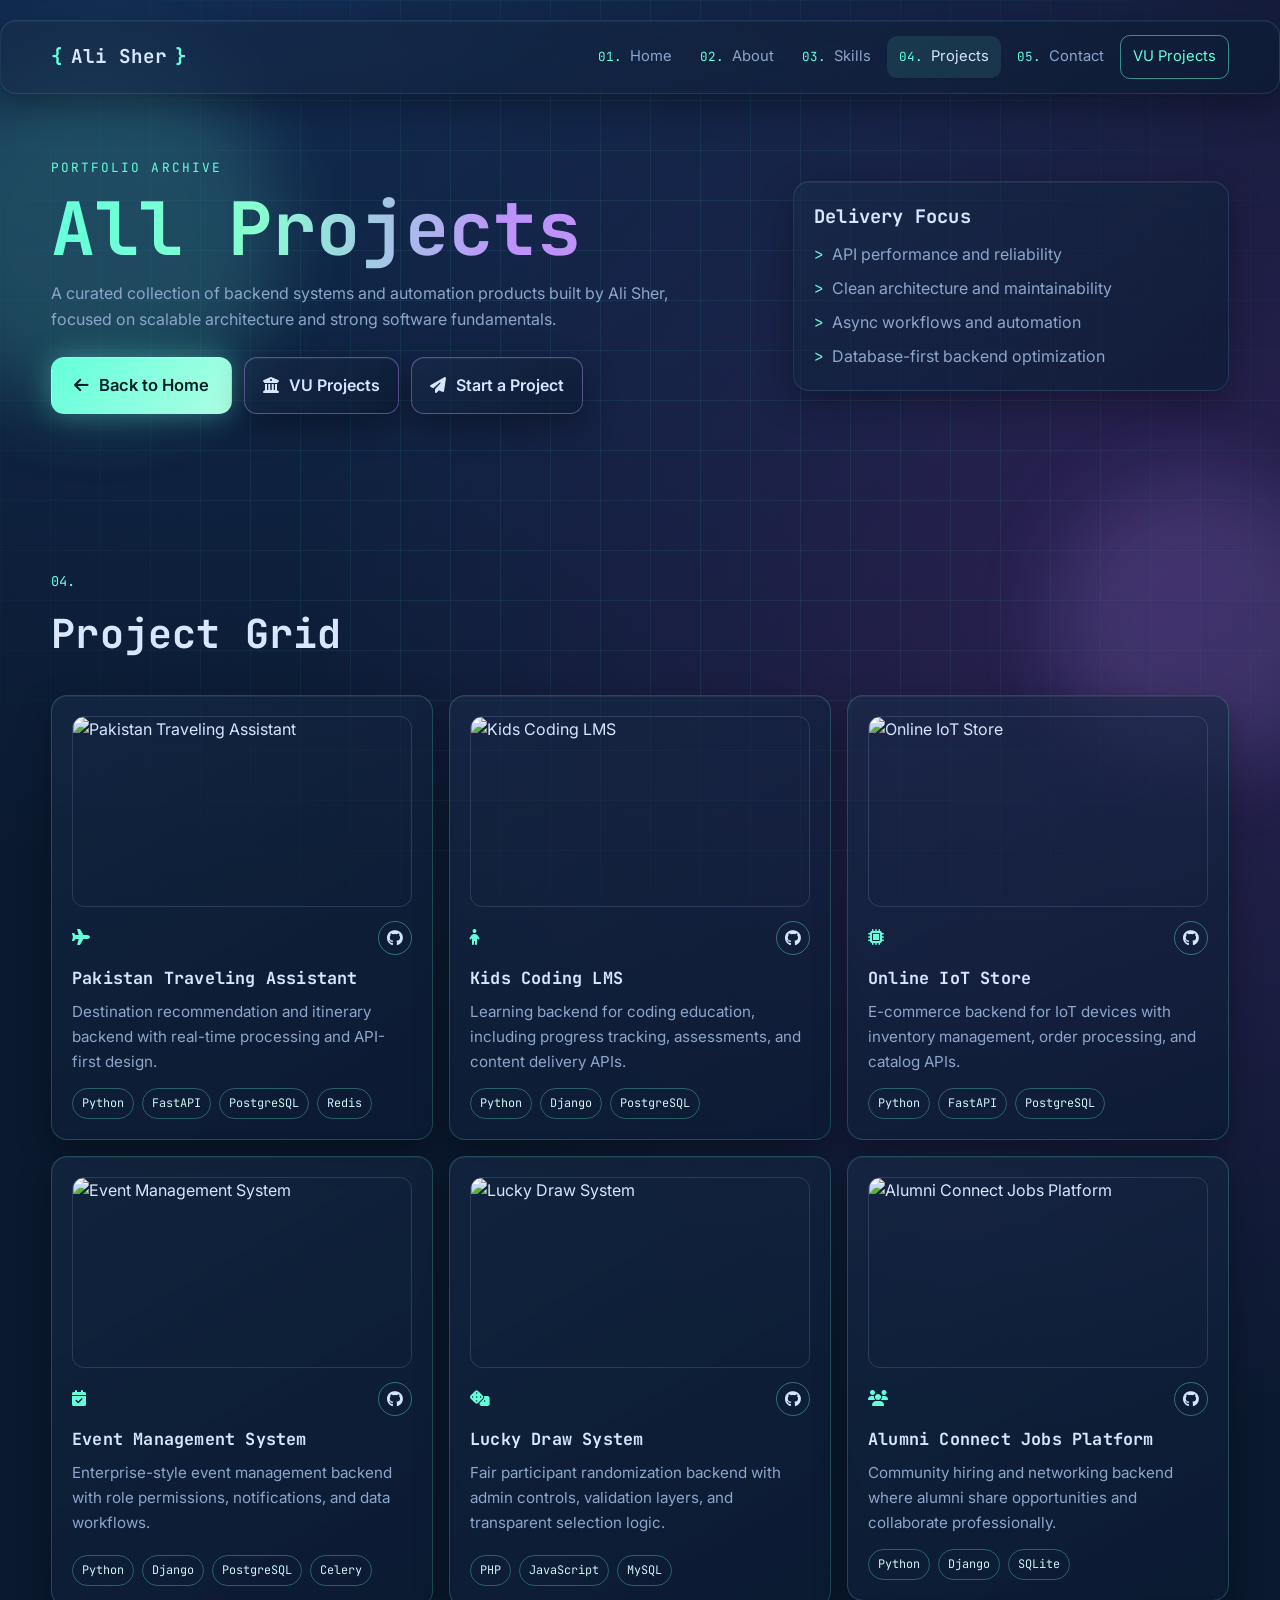
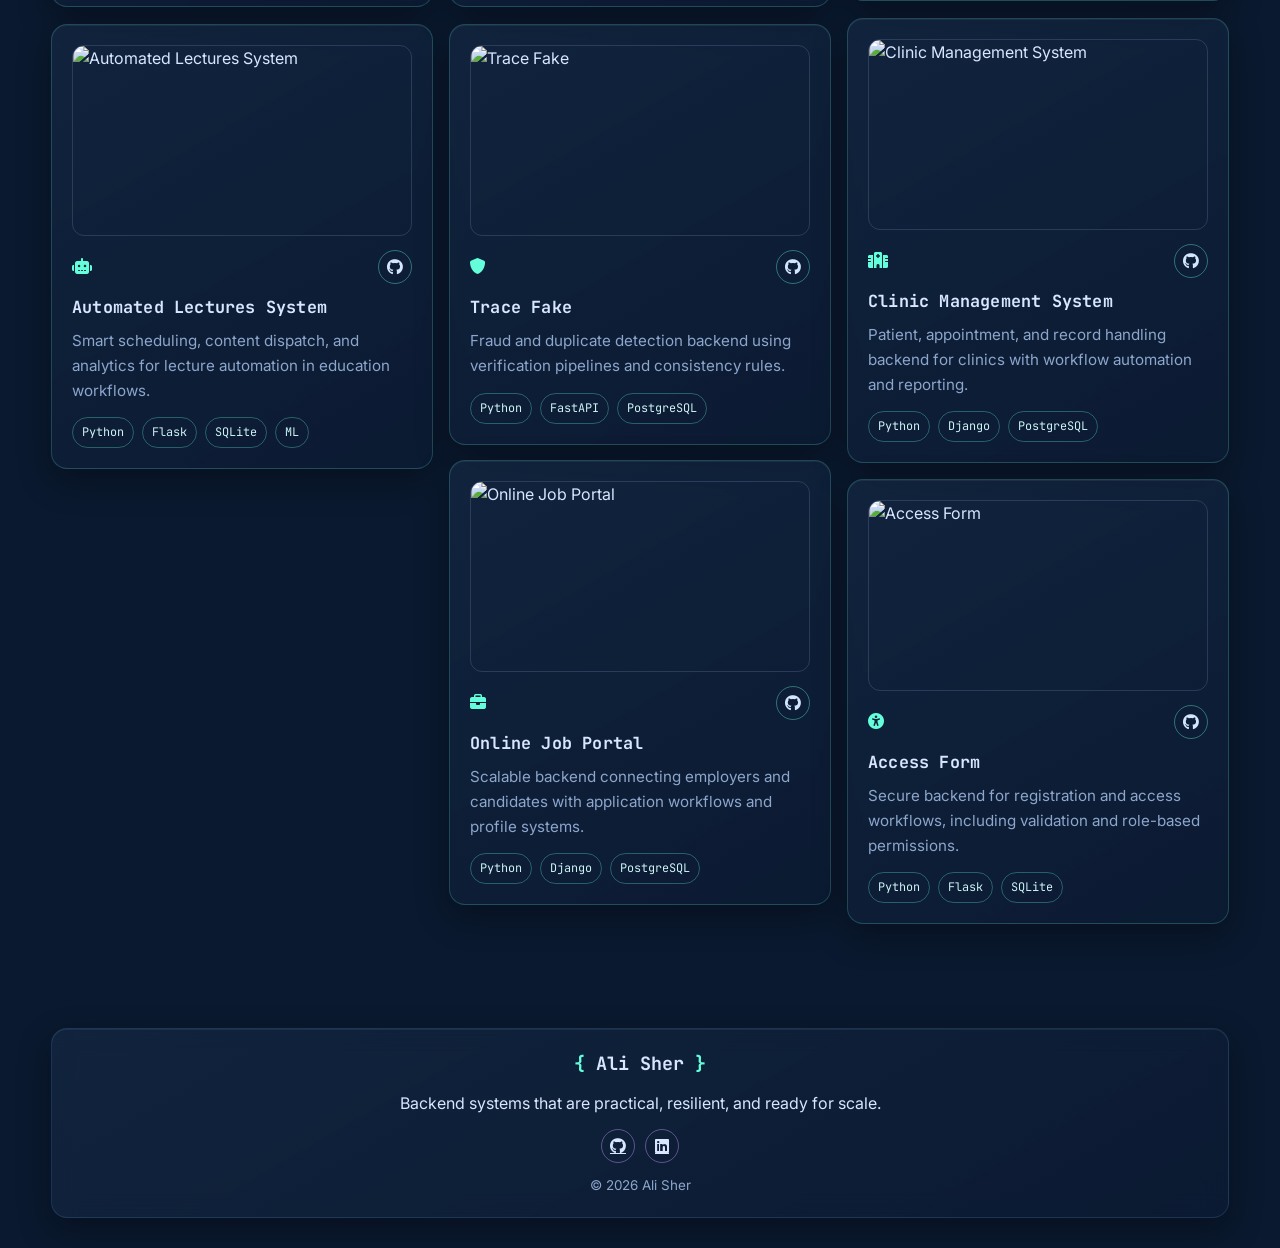
==== commit 10448d70: "Update project section and text" ====
--- a/projects.html
+++ b/projects.html
@@ -46,6 +46,7 @@
             <li><a class="nav-link" href="index.html#skills"><span>03.</span> Skills</a></li>
             <li><a class="nav-link active" href="projects.html"><span>04.</span> Projects</a></li>
             <li><a class="nav-link" href="index.html#contact"><span>05.</span> Contact</a></li>
+            <li><a class="nav-link nav-projects-link" href="vu-projects.html">VU Projects</a></li>
           </ul>
         </div>
       </nav>
@@ -65,6 +66,7 @@
               <a class="btn btn-primary glass prominent-home" href="index.html">
                 <i class="fas fa-arrow-left"></i> Back to Home
               </a>
+              <a class="btn btn-ghost glass" href="vu-projects.html"><i class="fas fa-university"></i> VU Projects</a>
               <a class="btn btn-ghost glass" href="index.html#contact"><i class="fas fa-paper-plane"></i> Start a Project</a>
             </div>
           </article>
--- a/assets/css/style.css
+++ b/assets/css/style.css
@@ -381,6 +381,21 @@
 
 .hero-terminal {
   min-width: 0;
+}
+
+.profile-frame {
+  border-radius: var(--radius-lg);
+  padding: 14px;
+  border: 1px solid rgba(109, 179, 255, 0.25);
+  overflow: hidden;
+}
+
+.profile-frame img {
+  width: 100%;
+  max-height: 520px;
+  object-fit: cover;
+  border-radius: 14px;
+  border: 1px solid rgba(140, 172, 216, 0.24);
 }
 
 .code-window {
@@ -839,6 +854,177 @@
   font-family: var(--font-head);
 }
 
+.semester-switch {
+  padding: 10px;
+  border-radius: var(--radius);
+  display: flex;
+  flex-wrap: wrap;
+  gap: 8px;
+  margin-bottom: 18px;
+}
+
+.semester-meta,
+.feedback-meta {
+  margin-bottom: 12px;
+  border-radius: var(--radius);
+  padding: 10px 14px;
+  display: flex;
+  flex-wrap: wrap;
+  gap: 8px;
+}
+
+.semester-meta p,
+.feedback-meta p {
+  margin: 0;
+  font-family: var(--font-head);
+  font-size: 0.78rem;
+  color: #cde9ff;
+  border: 1px solid rgba(100, 255, 218, 0.28);
+  border-radius: 999px;
+  padding: 6px 10px;
+}
+
+.semester-toggle-btn {
+  margin-bottom: 12px;
+}
+
+.semester-panels-wrapper {
+  overflow: hidden;
+  max-height: 4200px;
+  transition: max-height 0.8s cubic-bezier(0.25, 1, 0.5, 1), opacity 0.8s cubic-bezier(0.25, 1, 0.5, 1);
+  opacity: 1;
+}
+
+.semester-panels-wrapper.is-collapsed {
+  max-height: 0;
+  opacity: 0;
+}
+
+.semester-tab {
+  border: 1px solid rgba(100, 255, 218, 0.32);
+  background: rgba(100, 255, 218, 0.08);
+  color: #d0e9ff;
+  border-radius: 999px;
+  padding: 9px 14px;
+  font-family: var(--font-head);
+  font-size: 0.78rem;
+  transition: transform 0.55s cubic-bezier(0.25, 1, 0.5, 1), box-shadow 0.55s cubic-bezier(0.25, 1, 0.5, 1), background 0.55s cubic-bezier(0.25, 1, 0.5, 1), border-color 0.55s cubic-bezier(0.25, 1, 0.5, 1);
+}
+
+.semester-tab:hover {
+  transform: translateY(-2px);
+  box-shadow: 0 0 18px rgba(100, 255, 218, 0.35);
+}
+
+.semester-tab.is-active {
+  background: linear-gradient(120deg, rgba(100, 255, 218, 0.25), rgba(189, 147, 249, 0.2));
+  border-color: rgba(189, 147, 249, 0.55);
+}
+
+.semester-panel {
+  display: none;
+  animation: fade-panel 0.9s cubic-bezier(0.25, 1, 0.5, 1) both;
+}
+
+.semester-panel.is-active {
+  display: block;
+}
+
+.vu-grid {
+  margin-top: 4px;
+}
+
+.feedback-controls {
+  display: flex;
+  flex-wrap: wrap;
+  align-items: center;
+  justify-content: space-between;
+  gap: 10px;
+  margin-bottom: 12px;
+}
+
+.feedback-view-switch {
+  border-radius: 999px;
+  padding: 6px;
+  display: inline-flex;
+  gap: 6px;
+}
+
+.feedback-view-btn {
+  border: 1px solid rgba(100, 255, 218, 0.28);
+  background: rgba(100, 255, 218, 0.09);
+  color: #d4ebff;
+  border-radius: 999px;
+  padding: 7px 12px;
+  font-family: var(--font-head);
+  font-size: 0.74rem;
+}
+
+.feedback-view-btn.is-active {
+  background: linear-gradient(120deg, rgba(100, 255, 218, 0.24), rgba(189, 147, 249, 0.2));
+}
+
+.feedback-nav {
+  display: inline-flex;
+  gap: 8px;
+}
+
+.feedback-arrow {
+  padding: 10px 12px;
+}
+
+.feedback-carousel {
+  overflow: hidden;
+  touch-action: pan-y;
+}
+
+.feedback-track {
+  display: flex;
+  gap: 14px;
+  transition: transform 0.7s cubic-bezier(0.25, 1, 0.5, 1);
+}
+
+.feedback-card {
+  border-radius: var(--radius);
+  padding: 18px;
+  border: 1px solid rgba(189, 147, 249, 0.22);
+  display: grid;
+  gap: 10px;
+}
+
+.feedback-slide {
+  flex: 0 0 100%;
+}
+
+.feedback-photo {
+  width: 100%;
+  aspect-ratio: 4 / 5;
+  object-fit: cover;
+  border-radius: 12px;
+  border: 1px solid rgba(100, 255, 218, 0.28);
+}
+
+.feedback-card p {
+  color: #d2e6ff;
+  margin: 0;
+}
+
+.feedback-card h3 {
+  margin: 0;
+  color: var(--cyan);
+  font-size: 0.85rem;
+}
+
+.feedback-project {
+  font-family: var(--font-head);
+  font-size: 0.76rem;
+  color: #cde9ff;
+  border: 1px solid rgba(100, 255, 218, 0.3);
+  border-radius: 999px;
+  padding: 6px 10px;
+  width: fit-content;
+}
+
 .site-footer {
   padding: 12px 0 30px;
 }
@@ -937,6 +1123,17 @@
   }
 }
 
+@keyframes fade-panel {
+  from {
+    opacity: 0;
+    transform: translateY(18px);
+  }
+  to {
+    opacity: 1;
+    transform: translateY(0);
+  }
+}
+
 @media (min-width: 768px) {
   .navbar {
     margin-top: 20px;
@@ -1014,6 +1211,19 @@
   .projects-masonry .project-card {
     animation-duration: 0.82s;
   }
+
+  .semester-switch {
+    gap: 6px;
+  }
+
+  .semester-tab {
+    width: 100%;
+    text-align: center;
+  }
+
+  .feedback-controls {
+    align-items: stretch;
+  }
 }
 
 @media (prefers-reduced-motion: reduce) {
